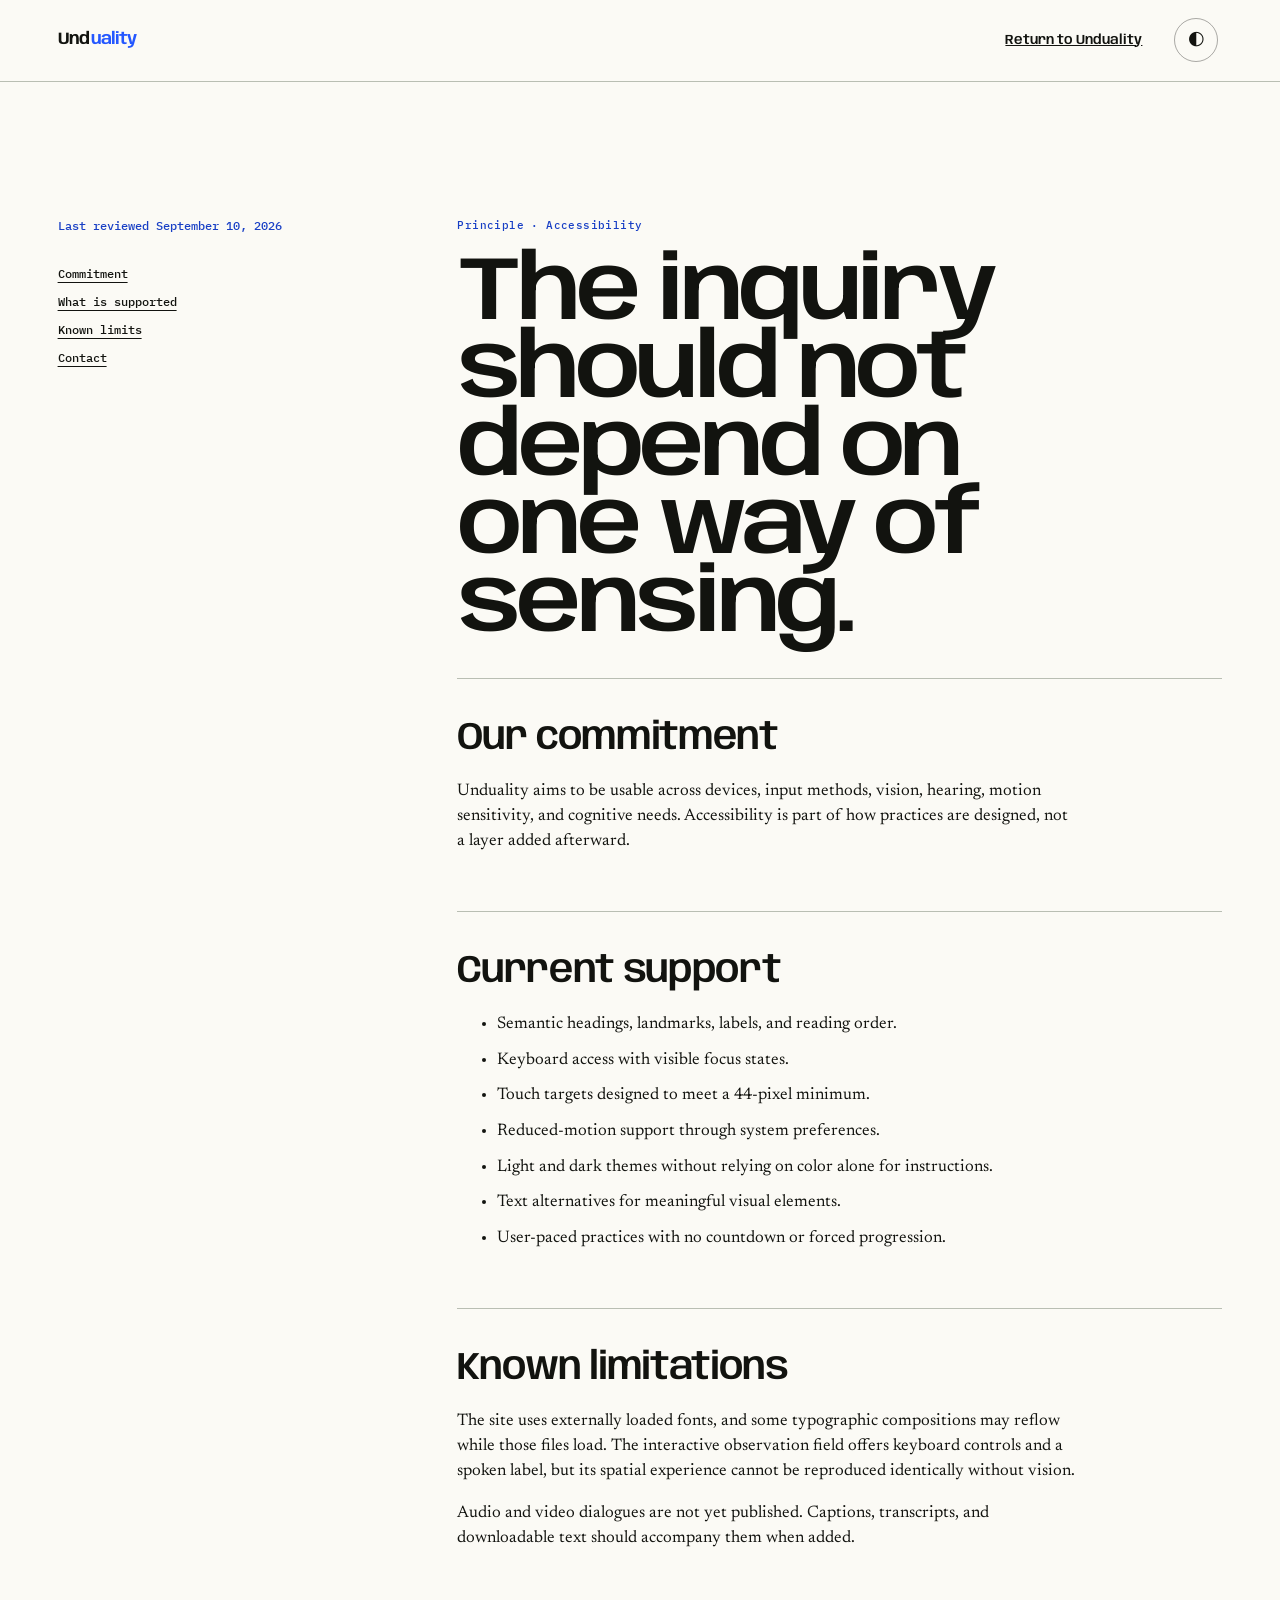
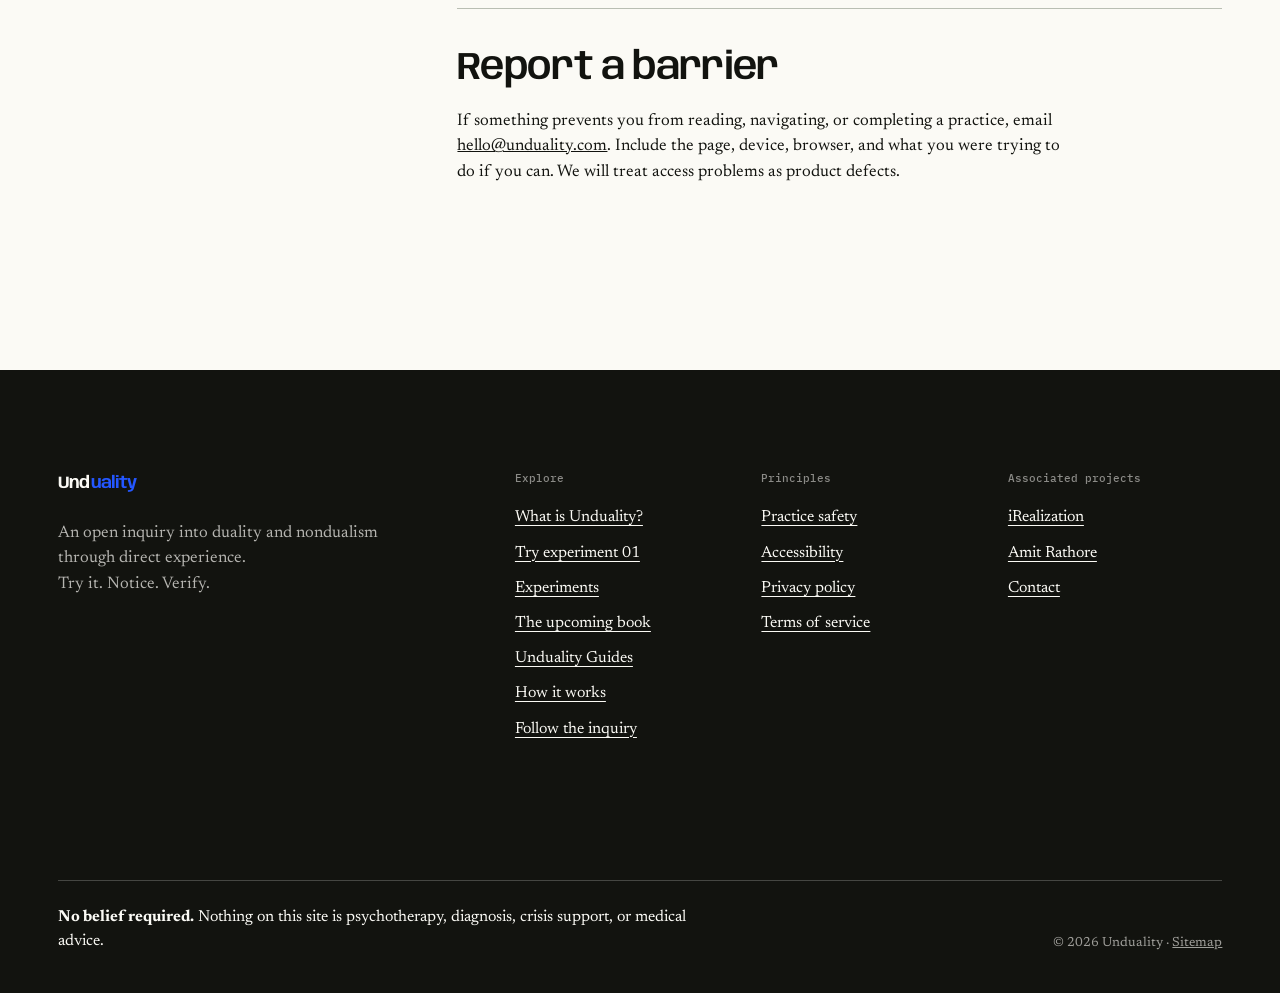
==== accessibility/index.html @ 65fa9d85 "feat: launch the Unduality open inquiry" ====
<!doctype html><html lang="en"><head><meta charset="utf-8"><meta name="viewport" content="width=device-width,initial-scale=1"><title>Accessibility · Unduality</title><meta name="description" content="The accessibility approach and known limitations of the Unduality open inquiry."><link rel="canonical" href="https://www.unduality.com/accessibility/"><link rel="icon" href="/assets/favicon.svg"><link rel="preconnect" href="https://fonts.googleapis.com"><link rel="preconnect" href="https://fonts.gstatic.com" crossorigin><link href="https://fonts.googleapis.com/css2?family=Anybody:wdth,wght@75..125,400..800&amp;family=IBM+Plex+Mono:wght@400;500&amp;family=Newsreader:opsz,wght@6..72,400;6..72,500&amp;display=swap" rel="stylesheet"><link rel="stylesheet" href="/styles.css"></head><body class="legal-page"><header class="site-header experiment-header"><a class="wordmark" href="/"><span>Und</span><span>uality</span></a><a class="back-link" href="/">Return to Unduality</a><button class="theme-toggle" type="button" data-theme-toggle aria-label="Switch color theme">◐</button></header><main class="legal-shell"><aside class="legal-aside"><p>Last reviewed September 10, 2026</p><nav><a href="#commitment">Commitment</a><a href="#support">What is supported</a><a href="#limits">Known limits</a><a href="#contact">Contact</a></nav></aside><article class="legal-content"><p class="section-code">Principle · Accessibility</p><h1>The inquiry should not depend on one way of sensing.</h1><section id="commitment"><h2>Our commitment</h2><p>Unduality aims to be usable across devices, input methods, vision, hearing, motion sensitivity, and cognitive needs. Accessibility is part of how practices are designed, not a layer added afterward.</p></section><section id="support"><h2>Current support</h2><ul><li>Semantic headings, landmarks, labels, and reading order.</li><li>Keyboard access with visible focus states.</li><li>Touch targets designed to meet a 44-pixel minimum.</li><li>Reduced-motion support through system preferences.</li><li>Light and dark themes without relying on color alone for instructions.</li><li>Text alternatives for meaningful visual elements.</li><li>User-paced practices with no countdown or forced progression.</li></ul></section><section id="limits"><h2>Known limitations</h2><p>The site uses externally loaded fonts, and some typographic compositions may reflow while those files load. The interactive observation field offers keyboard controls and a spoken label, but its spatial experience cannot be reproduced identically without vision.</p><p>Audio and video dialogues are not yet published. Captions, transcripts, and downloadable text should accompany them when added.</p></section><section id="contact"><h2>Report a barrier</h2><p>If something prevents you from reading, navigating, or completing a practice, email <a href="mailto:hello@unduality.com?subject=Accessibility%20feedback">hello@unduality.com</a>. Include the page, device, browser, and what you were trying to do if you can. We will treat access problems as product defects.</p></section></article></main>
<footer class="site-footer"><div class="footer-intro"><a class="wordmark footer-mark" href="/"><span>Und</span><span>uality</span></a><p>An open inquiry into duality and nondualism through direct experience.<br>Try it. Notice. Verify.</p></div><div class="footer-links"><div><h2>Explore</h2><a href="/#meaning">What is Unduality?</a><a href="/#practice">Try experiment 01</a><a href="/#experiments">Experiments</a><a href="/book/">The upcoming book</a><a href="/guides/">Unduality Guides</a><a href="/#method">How it works</a><a href="/#join">Follow the inquiry</a></div><div><h2>Principles</h2><a href="/safety/">Practice safety</a><a href="/accessibility/">Accessibility</a><a href="/privacy/">Privacy policy</a><a href="/terms/">Terms of service</a></div><div><h2>Associated projects</h2><a href="https://www.irealization.com/">iRealization</a><a href="https://amitrathore.com/">Amit Rathore</a><a href="mailto:hello@unduality.com">Contact</a></div></div><div class="footer-statement"><p><strong>No belief required.</strong> Nothing on this site is psychotherapy, diagnosis, crisis support, or medical advice.</p><p class="copyright">© <span data-year></span> Unduality · <a href="/sitemap.xml">Sitemap</a></p></div></footer><script src="/script.js" defer></script></body></html>
---- styles.css ----
:root {
  --ice: #eaf1ff;
  --paper: #fbfaf5;
  --ink: #12130f;
  --muted: #62655d;
  --rule: #b9beb3;
  --blue: #2457ff;
  --blue-deep: #183fc5;
  --coral: #f15b40;
  --yellow: #f1ca4b;
  --mint: #65cdb3;
  --lavender: #b6a8eb;
  --focus: #2457ff;
  --pad: clamp(1.25rem, 4.5vw, 4.75rem);
  --max: 96rem;
  --ease: cubic-bezier(.22, 1, .36, 1);
}

[data-theme="dark"] {
  --ice: #171c2c;
  --paper: #12130f;
  --ink: #f8f6ed;
  --muted: #b9bcb3;
  --rule: #44483f;
  --blue: #7895ff;
  --blue-deep: #a8bbff;
  --coral: #ff7a62;
  --yellow: #f4d76f;
  --mint: #7edcc4;
  --lavender: #c0b5f0;
  --focus: #f4d76f;
}

* { box-sizing: border-box; }
html { scroll-behavior: smooth; }
body {
  margin: 0;
  background: var(--paper);
  color: var(--ink);
  font-family: Newsreader, Georgia, serif;
  font-size: clamp(1.05rem, 1.25vw, 1.22rem);
  line-height: 1.5;
  text-rendering: optimizeLegibility;
  transition: background-color 180ms linear, color 180ms linear;
}
body::selection { background: var(--yellow); color: #12130f; }
a { color: inherit; }
button, input, textarea { font: inherit; }
button, a { -webkit-tap-highlight-color: transparent; }
:focus-visible { outline: 3px solid var(--focus); outline-offset: 4px; }
[hidden] { display: none !important; }
.visually-hidden { position: absolute; width: 1px; height: 1px; padding: 0; margin: -1px; overflow: hidden; clip: rect(0 0 0 0); white-space: nowrap; border: 0; }
.practice-open { overflow: hidden; }
.skip-link { position: fixed; z-index: 100; left: 1rem; top: -5rem; padding: .7rem 1rem; background: var(--ink); color: var(--paper); }
.skip-link:focus { top: 1rem; }

.site-header {
  position: absolute;
  z-index: 30;
  inset: 0 0 auto;
  display: grid;
  grid-template-columns: 1fr auto 3rem;
  align-items: center;
  gap: 2rem;
  padding: 1.15rem var(--pad);
  color: var(--ink);
}
.wordmark {
  display: inline-flex;
  width: max-content;
  align-items: baseline;
  font: 650 1.05rem/1 Anybody, sans-serif;
  letter-spacing: -.055em;
  text-decoration: none;
}
.wordmark span:last-child { transform: translateX(.13em); color: var(--blue); }
.site-header nav { display: flex; align-items: center; gap: clamp(1rem, 2.4vw, 2.6rem); color: #fff; font: 600 .84rem/1 Anybody, sans-serif; }
.site-header nav a { text-decoration: none; }
.site-header nav a:hover { color: var(--blue); }
.nav-lab { border-bottom: 2px solid currentColor; padding: .5rem 0; }
.theme-toggle {
  width: 44px;
  height: 44px;
  border: 1px solid color-mix(in srgb, var(--ink) 35%, transparent);
  border-radius: 50%;
  background: transparent;
  color: #fff;
  cursor: pointer;
  font-size: 1.2rem;
}

.hero {
  position: relative;
  min-height: 100svh;
  display: grid;
  grid-template-columns: minmax(0, 1.08fr) minmax(22rem, .92fr);
  overflow: hidden;
  background: var(--ice);
  border-bottom: 1px solid var(--rule);
}
.hero-copy {
  z-index: 2;
  display: flex;
  flex-direction: column;
  justify-content: center;
  padding: clamp(7.5rem, 13vh, 10rem) var(--pad) clamp(5rem, 8vh, 7rem);
}
.lab-status, .section-code, .lens-name, .experiment-meta, .scope-line, .practice-topline, .field-readout, .form-note, .loop-number {
  font: 500 .71rem/1.35 "IBM Plex Mono", monospace;
  letter-spacing: .035em;
}
.lab-status { display: flex; align-items: center; gap: .6rem; margin: 0 0 3rem; }
.status-light { width: .6rem; height: .6rem; border-radius: 50%; background: var(--mint); box-shadow: 0 0 0 .35rem color-mix(in srgb, var(--mint) 28%, transparent); }
.hero h1 {
  max-width: 10.8ch;
  margin: 0;
  font: 650 clamp(3.6rem, 5.75vw, 6.7rem)/.86 Anybody, sans-serif;
  font-variation-settings: "wdth" 111;
  letter-spacing: -.065em;
  text-wrap: balance;
  animation: hero-settle 900ms var(--ease) both;
}
@keyframes hero-settle {
  from { opacity: 0; font-variation-settings: "wdth" 125; }
  to { opacity: 1; font-variation-settings: "wdth" 111; }
}
.hero-intro { max-width: 39rem; margin: clamp(2rem, 4vh, 3.5rem) 0 0; font-size: clamp(1.3rem, 1.8vw, 1.65rem); line-height: 1.3; }
.plain-rule { margin: .85rem 0 1.8rem; font-style: italic; color: var(--blue-deep); }
.hero-actions { display: flex; flex-wrap: wrap; align-items: center; gap: 1.2rem 1.6rem; }
.action {
  min-height: 48px;
  display: inline-flex;
  align-items: center;
  justify-content: center;
  border: 1px solid currentColor;
  border-radius: 0;
  padding: .8rem 1.1rem;
  font: 500 .77rem/1 "IBM Plex Mono", monospace;
  text-decoration: none;
  cursor: pointer;
}
.action-dark { background: var(--ink); color: var(--paper); border-color: var(--ink); }
.action-dark:hover { background: var(--blue); border-color: var(--blue); color: #fff; }
.action-light { background: #fff; color: #12130f; border-color: #fff; }
.action-light:hover { background: var(--yellow); border-color: var(--yellow); }
.text-link { font: 500 .78rem/1.2 "IBM Plex Mono", monospace; text-underline-offset: .35rem; text-decoration-thickness: 1px; }
.text-link:hover { color: var(--blue); }

.observation-field {
  --dx: 0px;
  --dy: 0px;
  position: relative;
  min-height: 100%;
  overflow: hidden;
  background: var(--blue);
  color: #fff;
  cursor: crosshair;
  isolation: isolate;
}
.field-grid { position: absolute; inset: 0; opacity: .26; background-image: linear-gradient(to right, rgba(255,255,255,.5) 1px, transparent 1px), linear-gradient(to bottom, rgba(255,255,255,.5) 1px, transparent 1px); background-size: 11.111% 11.111%; }
.field-orbit, .field-point { position: absolute; left: 50%; top: 50%; border-radius: 50%; transform: translate3d(calc(-50% + var(--dx)), calc(-50% + var(--dy)), 0); transition: transform 80ms linear; will-change: transform; }
.field-orbit { mix-blend-mode: screen; }
.orbit-one { width: min(65vw, 58rem); aspect-ratio: 1; background: var(--coral); opacity: .82; }
.orbit-two { width: min(38vw, 33rem); aspect-ratio: 1; background: var(--yellow); transform: translate3d(calc(-30% + var(--dx)), calc(-63% + var(--dy)), 0); opacity: .9; }
.field-point { width: 1.45rem; height: 1.45rem; z-index: 4; background: #12130f; box-shadow: 0 0 0 .5rem rgba(255,255,255,.45); }
.field-label { position: absolute; z-index: 4; font: 500 clamp(1rem, 1.7vw, 1.7rem)/1 Anybody, sans-serif; }
.label-observer { left: 7%; top: 18%; }
.label-observed { right: 7%; bottom: 17%; }
.field-question { position: absolute; z-index: 4; left: 7%; bottom: 9%; margin: 0; font-size: clamp(1.2rem, 2.2vw, 2.4rem); line-height: 1.05; }
.field-readout { position: absolute; z-index: 4; right: 7%; top: 16%; margin: 0; }
.scope-line { position: absolute; z-index: 5; bottom: 1.25rem; left: var(--pad); margin: 0; }
.scroll-cue { position: absolute; z-index: 5; right: calc(var(--pad) + .4rem); bottom: 1rem; width: 46px; height: 46px; display: grid; place-items: center; border: 1px solid rgba(255,255,255,.7); border-radius: 50%; color: #fff; text-decoration: none; }

.section-pad { padding: clamp(5.5rem, 11vw, 11rem) var(--pad); }
.section-heading { max-width: var(--max); margin: 0 auto clamp(3rem, 8vw, 7.5rem); display: grid; grid-template-columns: repeat(12, minmax(0, 1fr)); column-gap: 1.5rem; align-items: start; }
.section-code { grid-column: 1 / 4; color: var(--blue-deep); margin: .45rem 0 0; }
.section-heading h2 {
  grid-column: 4 / 11;
  margin: 0;
  font: 620 clamp(3.3rem, 7.2vw, 8rem)/.88 Anybody, sans-serif;
  font-variation-settings: "wdth" 112;
  letter-spacing: -.06em;
}
.section-heading > p:last-child { grid-column: 10 / 13; margin: .55rem 0 0; }

.meaning { background: var(--paper); border-bottom: 1px solid var(--rule); }
.meaning > .section-code { max-width: var(--max); margin: 0 auto 2rem; }
.meaning-grid { max-width: var(--max); margin: auto; display: grid; grid-template-columns: repeat(3, 1fr); }
.meaning-grid article { min-height: 29rem; display: flex; flex-direction: column; padding: 1.4rem; border: 1px solid var(--rule); }
.meaning-grid article + article { border-left: 0; }
.meaning-grid article:nth-child(1) { background: var(--lavender); color: #12130f; }
.meaning-grid article:nth-child(2) { background: var(--mint); color: #12130f; }
.meaning-grid article:nth-child(3) { background: var(--yellow); color: #12130f; }
.meaning-number { font: 500 .72rem/1 "IBM Plex Mono", monospace; }
.meaning-grid h2 { margin: auto 0 1rem; font: 620 clamp(2.5rem, 4.5vw, 5rem)/.92 Anybody, sans-serif; letter-spacing: -.055em; }
.meaning-grid p { max-width: 29ch; margin: 0; font-size: clamp(1.15rem, 1.65vw, 1.5rem); line-height: 1.25; }
.meaning-rule { max-width: var(--max); margin: 1.4rem auto 0; padding-top: 1rem; border-top: 3px solid var(--blue); font: 500 .78rem/1.4 "IBM Plex Mono", monospace; }

.practice { background: var(--paper); }
.practice-console { max-width: var(--max); min-height: clamp(34rem, 66vw, 49rem); margin: auto; display: grid; grid-template-columns: minmax(16rem, .43fr) 1fr; background: var(--ink); color: var(--paper); overflow: hidden; }
.practice-color { position: relative; overflow: hidden; background: var(--coral); }
.practice-color span { position: absolute; border-radius: 50%; }
.practice-color span:nth-child(1) { width: 34rem; height: 34rem; background: var(--yellow); left: -17rem; top: -8rem; }
.practice-color span:nth-child(2) { width: 25rem; height: 25rem; background: var(--blue); right: -12rem; bottom: -5rem; mix-blend-mode: multiply; }
.practice-color span:nth-child(3) { width: .9rem; height: .9rem; background: #12130f; left: 55%; top: 48%; box-shadow: 0 0 0 .5rem rgba(255,255,255,.55); }
.practice-content { min-height: 100%; display: grid; grid-template-rows: auto 1fr auto; padding: clamp(1.5rem, 4vw, 4rem); }
.practice-topline { display: flex; justify-content: space-between; gap: 1rem; color: color-mix(in srgb, var(--paper) 70%, transparent); }
.practice-topline button, .quiet-button { min-width: 44px; min-height: 44px; border: 0; padding: .65rem .25rem; background: transparent; color: inherit; text-decoration: underline; text-underline-offset: .3rem; cursor: pointer; font: inherit; }
.practice-steps { align-self: center; max-width: 41rem; }
.practice-step { font-size: clamp(1.8rem, 3.4vw, 3.5rem); line-height: 1.08; }
.practice-step.is-active { animation: step-in 400ms var(--ease) both; }
@keyframes step-in { from { opacity: 0; transform: translateY(.7rem); } }
.practice-note { font-size: 1rem; color: color-mix(in srgb, var(--paper) 68%, transparent); }
.practice-bottom { display: flex; align-items: center; justify-content: space-between; gap: 2rem; }
.step-dots { display: flex; gap: .35rem; }
.step-dots i { display: block; width: 1.8rem; height: 3px; background: color-mix(in srgb, var(--paper) 25%, transparent); }
.step-dots i.is-active { background: var(--yellow); }
.safety-note { max-width: var(--max); margin: 1.2rem auto 0; display: grid; grid-template-columns: 1fr 3fr; gap: 1rem; padding: 1rem 0 0; border-top: 3px solid var(--coral); font-size: 1rem; }
.safety-note strong { font-family: Anybody, sans-serif; }
.safety-note p { max-width: 46rem; margin: 0; }

.manifesto { min-height: 88svh; display: grid; grid-template-rows: auto 1fr auto; align-items: center; background: var(--yellow); color: #12130f; }
.manifesto blockquote { max-width: 15ch; margin: clamp(3rem, 7vw, 7rem) auto; font: 580 clamp(3.2rem, 7.8vw, 8.7rem)/.9 Anybody, sans-serif; font-variation-settings: "wdth" 108; letter-spacing: -.065em; }
.manifesto-small, .manifesto-end { margin: 0; font: 500 .75rem/1.3 "IBM Plex Mono", monospace; }
.manifesto-end { justify-self: end; font-size: clamp(1rem, 1.7vw, 1.5rem); }

.method { background: var(--ice); }
.lab-loop { max-width: var(--max); margin: auto; list-style: none; padding: 0; display: grid; grid-template-columns: repeat(4, 1fr); }
.lab-loop li { position: relative; min-height: 27rem; display: flex; flex-direction: column; justify-content: space-between; padding: 1.2rem; border: 1px solid rgba(18,19,15,.38); color: #12130f; }
.lab-loop li + li { border-left: 0; }
.lab-loop h3 { margin: auto 0 .7rem; font: 580 clamp(2rem, 3vw, 3.4rem)/1 Anybody, sans-serif; letter-spacing: -.04em; }
.lab-loop p { margin: 0; font-size: 1rem; }
.loop-number { color: currentColor; }
.loop-mark { position: absolute; right: 1rem; top: .6rem; font: 500 clamp(3rem, 5vw, 5rem)/1 Anybody, sans-serif; }
.loop-question { background: var(--lavender); }
.loop-practice { background: var(--coral); }
.loop-observe { background: var(--mint); }
.loop-compare { background: var(--yellow); }

.experiments { background: var(--paper); }
.experiment-list { max-width: var(--max); margin: auto; border-top: 1px solid var(--rule); }
.experiment-row { min-height: 6.3rem; display: grid; grid-template-columns: 4rem minmax(0, 1fr) 10rem 2rem; gap: 1rem; align-items: center; border-bottom: 1px solid var(--rule); text-decoration: none; }
.experiment-number, .experiment-arrow { font: 500 .76rem/1 "IBM Plex Mono", monospace; }
.experiment-name { font-size: clamp(1.35rem, 2.5vw, 2.65rem); line-height: 1.05; }
.experiment-name small { display: block; margin-top: .55rem; color: var(--muted); font: 500 .68rem/1.2 "IBM Plex Mono", monospace; letter-spacing: .035em; text-transform: uppercase; }
.experiment-meta { color: var(--muted); }
.experiment-row.is-live { color: var(--blue-deep); }
.experiment-row.is-live:hover { background: var(--blue); color: #fff; margin-inline: calc(var(--pad) * -1); padding-inline: var(--pad); }
.experiment-row.is-live:hover .experiment-meta { color: #fff; }
.experiment-row.is-live:hover .experiment-name small { color: rgba(255,255,255,.78); }
.experiment-arrow { font-size: 1.2rem; }

.two-lenses { background: var(--ice); overflow: hidden; }
.lens-stage { max-width: var(--max); margin: auto; display: grid; grid-template-columns: 1fr 1fr; }
.lens { min-height: 34rem; padding: clamp(1.6rem, 4vw, 4rem); display: flex; flex-direction: column; justify-content: space-between; color: #12130f; }
.lens p { max-width: 26ch; margin: auto 0 0; font-size: clamp(1.6rem, 3.1vw, 3.1rem); line-height: 1.07; }
.psychology { background: var(--lavender); }
.experience { background: var(--mint); }
.test-this { grid-column: 1 / -1; display: grid; grid-template-columns: minmax(8rem, .4fr) 1fr; gap: 2rem; align-items: center; background: var(--paper); color: var(--ink); border: 2px solid var(--coral); border-top-width: .7rem; padding: 1.35rem clamp(1.4rem, 4vw, 4rem); }
.test-this strong { font: 600 1rem/1 Anybody, sans-serif; }
.test-this span { font-size: clamp(1rem, 1.4vw, 1.25rem); }

.not-this { display: grid; grid-template-columns: .8fr 1.2fr; min-height: 80svh; padding-block: 0; background: var(--paper); }
.boundary-visual { display: grid; place-items: center; background: var(--coral); color: #12130f; overflow: hidden; }
.boundary-visual span { font: 700 min(52vw, 40rem)/.75 Anybody, sans-serif; }
.boundary-copy { align-self: center; padding: clamp(4rem, 8vw, 8rem); }
.boundary-copy h2 { max-width: 12ch; margin: 1.5rem 0 2rem; font: 600 clamp(3rem, 6vw, 6.7rem)/.9 Anybody, sans-serif; letter-spacing: -.055em; }
.boundary-copy p { max-width: 40rem; }

.project { max-width: var(--max); margin: auto; display: grid; grid-template-columns: 1.25fr .75fr; gap: clamp(3rem, 8vw, 9rem); }
.project h2 { max-width: 12ch; margin: 1.5rem 0 0; font: 600 clamp(3.3rem, 6.8vw, 7.2rem)/.9 Anybody, sans-serif; letter-spacing: -.06em; }
.project-copy { align-self: end; max-width: 34rem; }
.large-line { margin-top: 3rem; font: 620 clamp(2.3rem, 4vw, 4.5rem)/1 Anybody, sans-serif; color: var(--blue-deep); }

.sessions { max-width: var(--max); margin: auto; display: grid; grid-template-columns: .8fr 1.2fr; gap: clamp(3rem, 8vw, 9rem); }
.sessions-field { position: relative; min-height: 42rem; overflow: hidden; background: var(--mint); color: #12130f; }
.sessions-field span { position: absolute; width: 34rem; aspect-ratio: 1; border-radius: 50%; background: var(--yellow); left: -10rem; top: -8rem; }
.sessions-field span + span { width: 24rem; background: var(--blue); left: auto; right: -8rem; top: auto; bottom: -7rem; mix-blend-mode: multiply; }
.sessions-field strong { position: absolute; inset: 0; display: grid; place-items: center; font: 650 min(30vw, 22rem)/1 Anybody, sans-serif; }
.sessions-copy { align-self: center; }
.sessions-copy h2 { max-width: 12ch; margin: 1.5rem 0 2rem; font: 620 clamp(3.2rem, 6vw, 6.5rem)/.9 Anybody, sans-serif; letter-spacing: -.06em; }
.sessions-copy > p { max-width: 42rem; }
.sessions-boundary { max-width: 42rem; margin: 2.5rem 0; padding: 1.2rem 0; border-block: 3px solid var(--coral); }
.sessions-boundary strong { font: 600 1rem/1 Anybody, sans-serif; }
.sessions-boundary p { margin: .7rem 0 0; font-size: 1rem; }

.join { position: relative; min-height: 86svh; display: grid; place-items: center; overflow: hidden; background: var(--blue); color: #fff; }
.join-orbit { position: absolute; inset: 0; pointer-events: none; }
.join-orbit span { position: absolute; border-radius: 50%; }
.join-orbit span:first-child { width: min(58vw, 52rem); aspect-ratio: 1; background: var(--coral); left: -18%; top: -28%; mix-blend-mode: screen; }
.join-orbit span:last-child { width: min(42vw, 38rem); aspect-ratio: 1; background: var(--yellow); right: -8%; bottom: -32%; mix-blend-mode: screen; }
.join-copy { position: relative; z-index: 2; width: min(100%, 66rem); }
.join h2 { margin: 1.5rem 0; font: 630 clamp(4rem, 10vw, 10rem)/.82 Anybody, sans-serif; font-variation-settings: "wdth" 112; letter-spacing: -.065em; }
.join-copy > p { max-width: 36rem; font-size: clamp(1.3rem, 2vw, 1.8rem); }
.join-form { margin-top: 4rem; }
.join-form label { display: block; font: 500 .72rem/1.3 "IBM Plex Mono", monospace; margin-bottom: .55rem; }
.email-row { display: flex; max-width: 48rem; border-bottom: 2px solid #fff; }
.email-row input { min-width: 0; flex: 1; border: 0; background: transparent; color: #fff; padding: .8rem 0; outline: 0; }
.email-row input:focus-visible { outline: 3px solid var(--focus); outline-offset: 4px; }
.email-row input::placeholder { color: rgba(255,255,255,.65); }
.email-row .action { margin-bottom: .45rem; background: #fff; color: #12130f; border-color: #fff; }
.form-note { color: rgba(255,255,255,.72); }

.site-footer { display: grid; grid-template-columns: minmax(12rem,.8fr) minmax(32rem,1.5fr); gap: 5rem; align-items: start; padding: clamp(4rem,8vw,8rem) var(--pad) 2.5rem; background: var(--ink); color: var(--paper); }
.site-footer p { margin: 0; }
.footer-mark { color: var(--paper); }
.footer-intro p { margin-top:1.5rem; color:color-mix(in srgb,var(--paper) 70%,transparent); }
.footer-links { display:grid; grid-template-columns:repeat(3,1fr); gap:2rem; }
.footer-links h2 { margin:0 0 1.25rem; color:color-mix(in srgb,var(--paper) 52%,transparent); font:500 .7rem/1.2 "IBM Plex Mono",monospace; }
.footer-links a { display:block; width:max-content; max-width:100%; margin:.7rem 0; font-size:1rem; text-underline-offset:.25rem; }
.footer-links a:hover { color:var(--yellow); }
.footer-statement { grid-column:1 / -1; display:flex; justify-content:space-between; gap:2rem; align-items:end; margin-top:3rem; padding-top:1.5rem; border-top:1px solid color-mix(in srgb,var(--paper) 22%,transparent); }
.footer-statement > p:first-child { max-width:42rem; font-size:1rem; }
.copyright { color: color-mix(in srgb, var(--paper) 60%, transparent); font-size: .82rem; white-space:nowrap; }

/* Experiment page */
.experiment-page { background: var(--ice); }
.experiment-header { position: relative; border-bottom: 1px solid var(--rule); }
.experiment-header .theme-toggle { color:var(--ink); }
.back-link { justify-self: center; font: 600 .84rem/1 Anybody, sans-serif; }
.experiment-intro { min-height: calc(100svh - 4.5rem); display: grid; grid-template-columns: 1.25fr .75fr; gap: clamp(3rem, 8vw, 10rem); align-items: center; }
.experiment-intro h1 { max-width: 9ch; margin: 1.5rem 0 0; font: 640 clamp(4rem, 9.5vw, 10rem)/.84 Anybody, sans-serif; font-variation-settings: "wdth" 113; letter-spacing: -.065em; }
.experiment-brief { max-width: 34rem; align-self: end; padding-bottom: 4rem; }
.experiment-brief > p { font-size: clamp(1.3rem, 2vw, 1.8rem); }
.experiment-safety { border-top: 3px solid var(--coral); margin: 2rem 0; padding-top: 1rem; font-size: 1rem; }
.experiment-safety p { margin: .4rem 0 0; }
.full-practice { position: fixed; z-index: 80; inset: 0; display: grid; grid-template-rows: auto 1fr auto; padding: 1.25rem var(--pad) 2rem; background: var(--blue); color: #fff; }
.full-practice::before, .full-practice::after { content:""; position:absolute; border-radius:50%; pointer-events:none; mix-blend-mode:screen; }
.full-practice::before { width: min(55vw, 45rem); aspect-ratio:1; background:var(--coral); left:-18%; top:-32%; }
.full-practice::after { width: min(42vw, 34rem); aspect-ratio:1; background:var(--yellow); right:-14%; bottom:-33%; }
.full-progress, .full-controls { position: relative; z-index: 2; display: flex; justify-content: space-between; align-items: center; gap: 1rem; font: 500 .73rem/1.3 "IBM Plex Mono", monospace; }
.full-progress button { min-width: 44px; min-height: 44px; border: 0; padding: .65rem .25rem; background: transparent; color: #fff; text-decoration: underline; text-underline-offset: .3rem; cursor: pointer; }
.full-step-area { position:relative; z-index:2; display:grid; place-items:center; }
.full-step { max-width: 18ch; font-size: clamp(2.5rem, 6.3vw, 6.5rem); line-height: .98; text-align:center; }
.full-step.is-active { animation: step-in 400ms var(--ease) both; }
.full-step .practice-note { color: rgba(255,255,255,.75); font-size: 1rem; line-height:1.4; max-width:35rem; margin:2rem auto 0; }
.full-controls { justify-content: center; flex-wrap: wrap; }
.full-controls .quiet-button { color:#fff; }
.observation-log { min-height:100svh; max-width:var(--max); margin:auto; }
.observation-log h2 { max-width:12ch; font:620 clamp(3.5rem,7vw,7.5rem)/.88 Anybody,sans-serif; letter-spacing:-.06em; }
.observation-log form { max-width:50rem; }
.observation-log fieldset { border:1px solid var(--rule); padding:1.5rem; margin:0 0 2rem; }
.observation-log fieldset label { display:block; margin:.8rem 0; }
.observation-log > form > label { display:block; margin:0 0 .5rem; }
.observation-log textarea { width:100%; resize:vertical; border:1px solid var(--rule); background:var(--paper); color:var(--ink); padding:1rem; margin-bottom:1.2rem; }
.what-next { max-width:38rem; margin:5rem 0 0 auto; padding-top:1rem; border-top:3px solid var(--coral); }
.what-next h3 { font:600 1.5rem/1 Anybody,sans-serif; }

/* Book page */
.book-page { background: var(--paper); }
.book-hero { min-height: 92svh; display: grid; grid-template-columns: 1.1fr .9fr; gap: clamp(3rem, 8vw, 10rem); align-items: end; background: var(--ice); }
.book-hero h1 { max-width: 8ch; margin: 1.5rem 0 0; font: 650 clamp(4.5rem, 10vw, 10.5rem)/.82 Anybody, sans-serif; font-variation-settings: "wdth" 112; letter-spacing: -.07em; }
.book-subtitle { max-width: 14ch; margin: 0 0 1.5rem; font: 600 clamp(2.2rem, 4vw, 4rem)/.96 Anybody, sans-serif; letter-spacing: -.045em; }
.book-byline { margin: 0 0 1.5rem; padding: 1rem 0; border-block: 1px solid var(--rule); font-size: clamp(1.05rem, 1.35vw, 1.25rem); line-height: 1.35; }
.book-byline strong { font-family: Anybody, sans-serif; font-weight: 620; }
.book-deck { max-width: 36rem; font-size: clamp(1.25rem, 1.8vw, 1.65rem); line-height: 1.3; }
.book-status { display: inline-block; margin-top: 2rem; padding: .65rem .85rem; background: var(--yellow); color: #12130f; font: 500 .72rem/1 "IBM Plex Mono", monospace; }
.book-authors { background: var(--paper); }
.authors-intro { display: grid; grid-template-columns: .35fr 1.65fr; gap: clamp(3rem, 8vw, 10rem); align-items: start; }
.authors-intro h2 { max-width: 17ch; margin: 0; font: 620 clamp(3.2rem, 6.5vw, 7rem)/.88 Anybody, sans-serif; letter-spacing: -.06em; }
.author-dialogue { display: grid; grid-template-columns: minmax(0, 1fr) clamp(4.5rem, 8vw, 8rem) minmax(0, 1fr); color: #12130f; }
.author-profile { min-width: 0; padding: clamp(3rem, 6vw, 7rem) var(--pad); }
.author-psychologist { background: var(--lavender); }
.author-amit { background: var(--mint); }
.author-perspective { margin: 0 0 clamp(4rem, 8vw, 8rem); font: 500 .72rem/1.35 "IBM Plex Mono", monospace; }
.author-profile h3 { margin: 0 0 2.5rem; font: 650 clamp(3rem, 5.2vw, 7rem)/.8 Anybody, sans-serif; font-variation-settings: "wdth" 110; letter-spacing: -.065em; }
.author-profile > p:not(.author-perspective) { max-width: 34rem; font-size: clamp(1.15rem, 1.55vw, 1.45rem); line-height: 1.4; }
.author-question { position: relative; display: grid; place-items: center; overflow: hidden; background: var(--blue); color: #fff; }
.author-question span { width: 32rem; font: 500 .72rem/1 "IBM Plex Mono", monospace; letter-spacing: .02em; text-align: center; transform: rotate(-90deg); }
.author-links { display: flex; flex-wrap: wrap; gap: .75rem 1.5rem; margin-top: 2.5rem; font-family: Anybody, sans-serif; font-weight: 600; }
.author-links a { text-underline-offset: .3rem; text-decoration-thickness: 2px; }
.book-premise { display: grid; grid-template-columns: .75fr 1.25fr; gap: clamp(3rem, 8vw, 10rem); }
.book-premise h2 { max-width: 11ch; margin: 1.5rem 0 0; font: 620 clamp(3.3rem, 7vw, 7.5rem)/.88 Anybody, sans-serif; letter-spacing: -.06em; }
.book-premise-copy { align-self: end; max-width: 42rem; font-size: clamp(1.2rem, 1.8vw, 1.6rem); }
.book-premise-copy blockquote { margin: 2.5rem 0 0; padding-left: 1.5rem; border-left: 5px solid var(--blue); font-style: italic; }
.outline { background: var(--ice); }
.outline-intro { max-width: var(--max); margin: 0 auto clamp(4rem, 8vw, 7rem); display: grid; grid-template-columns: .65fr 1.35fr; gap: 3rem; }
.outline-intro h2 { max-width: 10ch; margin: 1rem 0 0; font: 620 clamp(3.5rem, 7vw, 7.5rem)/.87 Anybody, sans-serif; letter-spacing: -.06em; }
.book-part { max-width: var(--max); margin: 0 auto 6rem; }
.part-header { display: grid; grid-template-columns: 8rem 1fr; gap: 1rem; align-items: baseline; padding: 1.2rem; color: #12130f; border: 1px solid rgba(18,19,15,.35); }
.book-part:nth-of-type(2) .part-header { background: var(--lavender); }
.book-part:nth-of-type(3) .part-header { background: var(--mint); }
.book-part:nth-of-type(4) .part-header { background: var(--coral); }
.book-part:nth-of-type(5) .part-header { background: var(--yellow); }
.part-header span { font: 500 .72rem/1 "IBM Plex Mono", monospace; }
.part-header h3 { margin: 0; font: 620 clamp(2rem, 4vw, 4rem)/1 Anybody, sans-serif; letter-spacing: -.045em; }
.chapter-list { list-style: none; margin: 0; padding: 0; border-inline: 1px solid var(--rule); }
.chapter-list li { display: grid; grid-template-columns: 5rem minmax(13rem,.55fr) 1fr; gap: 1.5rem; padding: 1.6rem 1.2rem; border-bottom: 1px solid var(--rule); }
.chapter-number { font: 500 .72rem/1.4 "IBM Plex Mono", monospace; color: var(--blue-deep); }
.chapter-list h4 { margin: 0; font: 600 clamp(1.35rem, 2vw, 2rem)/1.05 Anybody, sans-serif; letter-spacing: -.03em; }
.chapter-list p { max-width: 55ch; margin: 0; }
.book-cta { background: var(--blue); color: #fff; }
.book-cta-inner { max-width: var(--max); margin: auto; }
.book-cta h2 { max-width: 10ch; margin: 1.5rem 0 2rem; font: 620 clamp(4rem, 9vw, 9rem)/.84 Anybody, sans-serif; letter-spacing: -.065em; }
.book-cta p { max-width: 38rem; font-size: clamp(1.25rem, 2vw, 1.7rem); }

/* Guides page */
.guides-page { background: var(--paper); }
.guides-hero { min-height: 92svh; display: grid; grid-template-columns: 1.05fr .95fr; gap: clamp(3rem, 8vw, 10rem); align-items: end; background: var(--mint); color: #12130f; }
.guides-hero h1 { max-width: 8ch; margin: 1.5rem 0 0; font: 650 clamp(4.5rem, 10vw, 10rem)/.82 Anybody, sans-serif; font-variation-settings: "wdth" 112; letter-spacing: -.07em; }
.guides-hero-copy { max-width: 38rem; }
.guides-hero-copy > p { font-size: clamp(1.3rem, 2vw, 1.8rem); line-height: 1.28; }
.guides-definition { display: grid; grid-template-columns: .8fr 1.2fr; gap: clamp(3rem, 8vw, 10rem); }
.guides-definition h2 { max-width: 10ch; margin: 1.5rem 0 0; font: 620 clamp(3.4rem, 7vw, 7.5rem)/.88 Anybody, sans-serif; letter-spacing: -.06em; }
.guides-definition-copy { align-self: end; max-width: 43rem; font-size: clamp(1.2rem, 1.8vw, 1.6rem); }
.guides-definition-copy blockquote { margin: 2.5rem 0 0; padding-left: 1.5rem; border-left: 5px solid var(--blue); font-style: italic; }
.guide-principles { background: var(--ice); }
.principle-list { max-width: var(--max); margin: auto; border-top: 1px solid var(--rule); }
.principle-list article { min-height: 12rem; display: grid; grid-template-columns: 5rem minmax(15rem,.6fr) 1fr; gap: 2rem; align-items: center; padding: 1.5rem 0; border-bottom: 1px solid var(--rule); }
.principle-list span { font: 500 .72rem/1 "IBM Plex Mono", monospace; color: var(--blue-deep); }
.principle-list h3 { margin: 0; font: 620 clamp(1.8rem, 3vw, 3rem)/1 Anybody, sans-serif; letter-spacing: -.04em; }
.principle-list p { max-width: 50ch; margin: 0; }
.guided-session { display: grid; grid-template-columns: 1fr 1fr; }
.guided-session-copy { padding: clamp(4rem, 8vw, 8rem) var(--pad); background: var(--blue); color: #fff; }
.guided-session-copy h2 { max-width: 10ch; margin: 1.5rem 0 2rem; font: 620 clamp(3.5rem, 7vw, 7rem)/.87 Anybody, sans-serif; letter-spacing: -.06em; }
.guided-session-copy p { max-width: 36rem; }
.guided-session-questions { margin: 0; padding: clamp(4rem, 8vw, 8rem) var(--pad); list-style: none; background: var(--yellow); color: #12130f; }
.guided-session-questions li { padding: 1.2rem 0; border-bottom: 1px solid rgba(18,19,15,.35); font-size: clamp(1.25rem, 2vw, 1.8rem); }
.guides-boundary { background: var(--coral); color: #12130f; }
.guides-boundary-inner { max-width: var(--max); margin: auto; display: grid; grid-template-columns: .8fr 1.2fr; gap: clamp(3rem, 8vw, 10rem); }
.guides-boundary h2 { max-width: 9ch; margin: 1.5rem 0 0; font: 620 clamp(3.5rem, 7vw, 7.5rem)/.87 Anybody, sans-serif; letter-spacing: -.06em; }
.guides-boundary-copy { align-self: end; max-width: 43rem; }
.guides-boundary-copy li { margin: .8rem 0; }

/* Legal, safety, and accessibility pages */
.legal-page { background:var(--paper); }
.legal-shell { max-width:var(--max); margin:auto; display:grid; grid-template-columns:minmax(12rem,.28fr) minmax(0,.72fr); gap:clamp(3rem,8vw,10rem); padding:clamp(5rem,10vw,10rem) var(--pad); }
.legal-aside { position:sticky; top:2rem; align-self:start; padding-top:.5rem; font:500 .72rem/1.4 "IBM Plex Mono",monospace; }
.legal-aside > p { margin:0 0 2rem; color:var(--blue-deep); }
.legal-aside nav a { display:block; width:max-content; max-width:100%; margin:.75rem 0; text-underline-offset:.25rem; }
.legal-content { max-width:52rem; }
.legal-content > h1 { max-width:11ch; margin:1.5rem 0 2rem; font:620 clamp(3.5rem,7vw,7.5rem)/.87 Anybody,sans-serif; font-variation-settings:"wdth" 112; letter-spacing:-.06em; }
.legal-lead { max-width:38rem; margin-bottom:clamp(4rem,8vw,7rem); font-size:clamp(1.35rem,2.1vw,1.9rem); line-height:1.28; }
.legal-content section { scroll-margin-top:2rem; padding:2.5rem 0; border-top:1px solid var(--rule); }
.legal-content section h2 { margin:0 0 1.3rem; font:600 clamp(1.8rem,3vw,2.7rem)/1.02 Anybody,sans-serif; letter-spacing:-.035em; }
.legal-content section h3 { margin:2rem 0 .5rem; font:600 1.15rem/1.2 Anybody,sans-serif; }
.legal-content section p { max-width:69ch; }
.legal-content li { margin:.65rem 0; }
.legal-content .plain-privacy { margin-bottom:3rem; padding:2rem; border:0; background:var(--mint); color:#12130f; }
.legal-content .plain-privacy h2 { font-size:clamp(2rem,4vw,3.5rem); }
.legal-review { margin-top:4rem; padding:1.5rem; border:2px solid var(--coral); box-shadow:.5rem .5rem 0 var(--coral); }
.legal-review strong { font:600 1.1rem/1 Anybody,sans-serif; }
.legal-review p { margin:.7rem 0 0; }

@media (max-width: 980px) {
  .site-header { grid-template-columns: 1fr auto; gap: 1rem; }
  .site-header nav { display: none; }
  .theme-toggle { color: var(--ink); }
  .hero { width:100%; max-width:100vw; grid-template-columns: minmax(0, 1fr); }
  .hero-copy { min-height: 89svh; }
  .observation-field { min-height: 65svh; }
  .scope-line { bottom: calc(65svh + 1.25rem); }
  .section-heading { grid-template-columns: repeat(6, 1fr); }
  .section-code { grid-column: 1 / 3; }
  .section-heading h2 { grid-column: 2 / 7; margin-top: 2.2rem; }
  .section-heading > p:last-child { grid-column: 4 / 7; margin-top: 2rem; }
  .lab-loop { grid-template-columns: 1fr 1fr; }
  .lab-loop li:nth-child(3) { border-left: 1px solid rgba(18,19,15,.38); }
  .lab-loop li:nth-child(n+3) { border-top: 0; }
  .project { grid-template-columns: 1fr; }
  .project-copy { margin-left: auto; }
  .sessions { grid-template-columns: 1fr; }
  .sessions-field { min-height: 25rem; }
  .book-hero, .book-premise, .authors-intro { grid-template-columns: 1fr; }
  .author-dialogue { grid-template-columns: minmax(0, 1fr) 4.5rem minmax(0, 1fr); }
  .outline-intro { grid-template-columns: 1fr; }
  .guides-hero, .guides-definition, .guides-boundary-inner { width:100%; max-width:100vw; grid-template-columns: minmax(0, 1fr); }
  .guides-hero > *, .guides-definition > *, .guides-boundary-inner > * { min-width:0; }
}

@media (max-width: 700px) {
  :root { --pad: 1.25rem; }
  .site-header { padding-top: .85rem; }
  .hero-copy { width:100vw; max-width:100vw; min-width:0; justify-content:flex-start; padding-top:7.2rem; min-height:100svh; }
  .hero h1 { width: 100%; max-width: 100%; font-size: clamp(2.65rem, 10.7vw, 4.5rem); font-variation-settings: "wdth" 104; overflow-wrap: normal; text-wrap: pretty; animation:none; }
  .lab-status { margin-bottom: 2.2rem; }
  .scope-line { position: static; padding: 1rem var(--pad); background: var(--paper); }
  .scroll-cue { display:none; }
  .observation-field { min-height: 88vw; }
  .orbit-one { width: 125vw; }
  .orbit-two { width: 76vw; }
  .field-question { font-size:1.25rem; }
  .section-heading { display: block; }
  .section-heading h2 { margin-top: 1.7rem; font-size: clamp(3.2rem, 15vw, 6rem); }
  .section-heading > p:last-child { max-width: 26rem; margin-top: 1.5rem; }
  .meaning-grid { grid-template-columns: 1fr; }
  .meaning-grid article { min-height: 20rem; }
  .meaning-grid article + article { border-left: 1px solid var(--rule); border-top: 0; }
  .practice-console { display: block; min-height: 42rem; }
  .practice-color { height: 10rem; }
  .practice-content { min-height: 32rem; padding: 1.3rem; }
  .practice-step { font-size:clamp(1.8rem,8.2vw,2.8rem); }
  .safety-note { grid-template-columns: 1fr; }
  .manifesto { min-height:80svh; }
  .manifesto blockquote { margin-left:0; font-size:clamp(3rem,14.5vw,5.8rem); }
  .lab-loop { grid-template-columns:1fr; }
  .lab-loop li { min-height:19rem; }
  .lab-loop li + li { border-left:1px solid rgba(18,19,15,.38); border-top:0; }
  .experiment-row { grid-template-columns:2.25rem 1fr auto; min-height:6.8rem; }
  .experiment-meta { grid-column:2; }
  .experiment-arrow { grid-column:3; grid-row:1/3; }
  .lens-stage { display:block; }
  .lens { min-height:26rem; }
  .test-this { display:grid; grid-template-columns:1fr; gap:.65rem; }
  .not-this { grid-template-columns:1fr; padding-inline:0; }
  .boundary-visual { min-height:52vw; }
  .boundary-visual span { font-size:70vw; }
  .boundary-copy { padding:4rem var(--pad); }
  .project { padding-inline:var(--pad); }
  .sessions { padding-inline:var(--pad); }
  .sessions-field { min-height:70vw; }
  .sessions-field strong { font-size:45vw; }
  .book-hero { padding-top:7rem; }
  .book-hero h1 { font-size:clamp(3.8rem,16vw,6rem); }
  .authors-intro h2 { font-size:clamp(3.1rem,14vw,5.8rem); }
  .author-dialogue { grid-template-columns: 1fr; }
  .author-profile { padding-block:4rem; }
  .author-perspective { margin-bottom:4rem; }
  .author-profile h3 { font-size:clamp(2.8rem,12.5vw,3.5rem); }
  .author-question { min-height:4.5rem; }
  .author-question span { width:auto; transform:none; }
  .book-premise { padding-inline:var(--pad); }
  .chapter-list li { grid-template-columns:2.5rem 1fr; gap:.8rem; }
  .chapter-list p { grid-column:2; }
  .part-header { grid-template-columns:1fr; }
  .guides-hero { padding-top:7rem; }
  .guides-hero > div, .guides-hero-copy { width:calc(100vw - 2.5rem); max-width:calc(100vw - 2.5rem); }
  .guides-hero h1 { width:100%; max-width:100%; font-size:clamp(2.8rem,12vw,3.3rem); line-height:.9; text-wrap:wrap; overflow-wrap:anywhere; }
  .guides-definition { padding-inline:var(--pad); }
  .principle-list article { grid-template-columns:2.5rem 1fr; gap:.8rem; }
  .principle-list p { grid-column:2; }
  .guided-session { grid-template-columns:1fr; }
  .join { min-height:90svh; }
  .join-orbit span:first-child { width:100vw; }
  .join-orbit span:last-child { width:85vw; }
  .email-row { display:block; border-bottom:0; }
  .email-row input { width:100%; border-bottom:2px solid #fff; margin-bottom:1rem; }
  .site-footer { grid-template-columns:1fr; }
  .footer-links { grid-template-columns:1fr 1fr; }
  .footer-statement { grid-column:1; display:block; }
  .footer-statement .copyright { margin-top:2rem; white-space:normal; }
  .experiment-intro { grid-template-columns:1fr; padding-top:5rem; }
  .experiment-brief { padding-bottom:0; }
  .experiment-intro h1 { font-size:clamp(3.8rem,17vw,6.7rem); }
  .experiment-header .back-link { display:none; }
  .full-step { font-size:clamp(2.5rem,11vw,4.5rem); }
  .legal-shell { grid-template-columns:1fr; padding-top:4rem; }
  .legal-aside { position:static; }
  .legal-aside nav { display:none; }
  .legal-content > h1 { font-size:clamp(3.3rem,15vw,6rem); }
}

@media (max-width: 440px) {
  .footer-links { grid-template-columns:1fr; }
}

@media (prefers-reduced-motion: reduce) {
  html { scroll-behavior:auto; }
  *, *::before, *::after { animation-duration:.001ms !important; animation-iteration-count:1 !important; transition-duration:.001ms !important; }
}
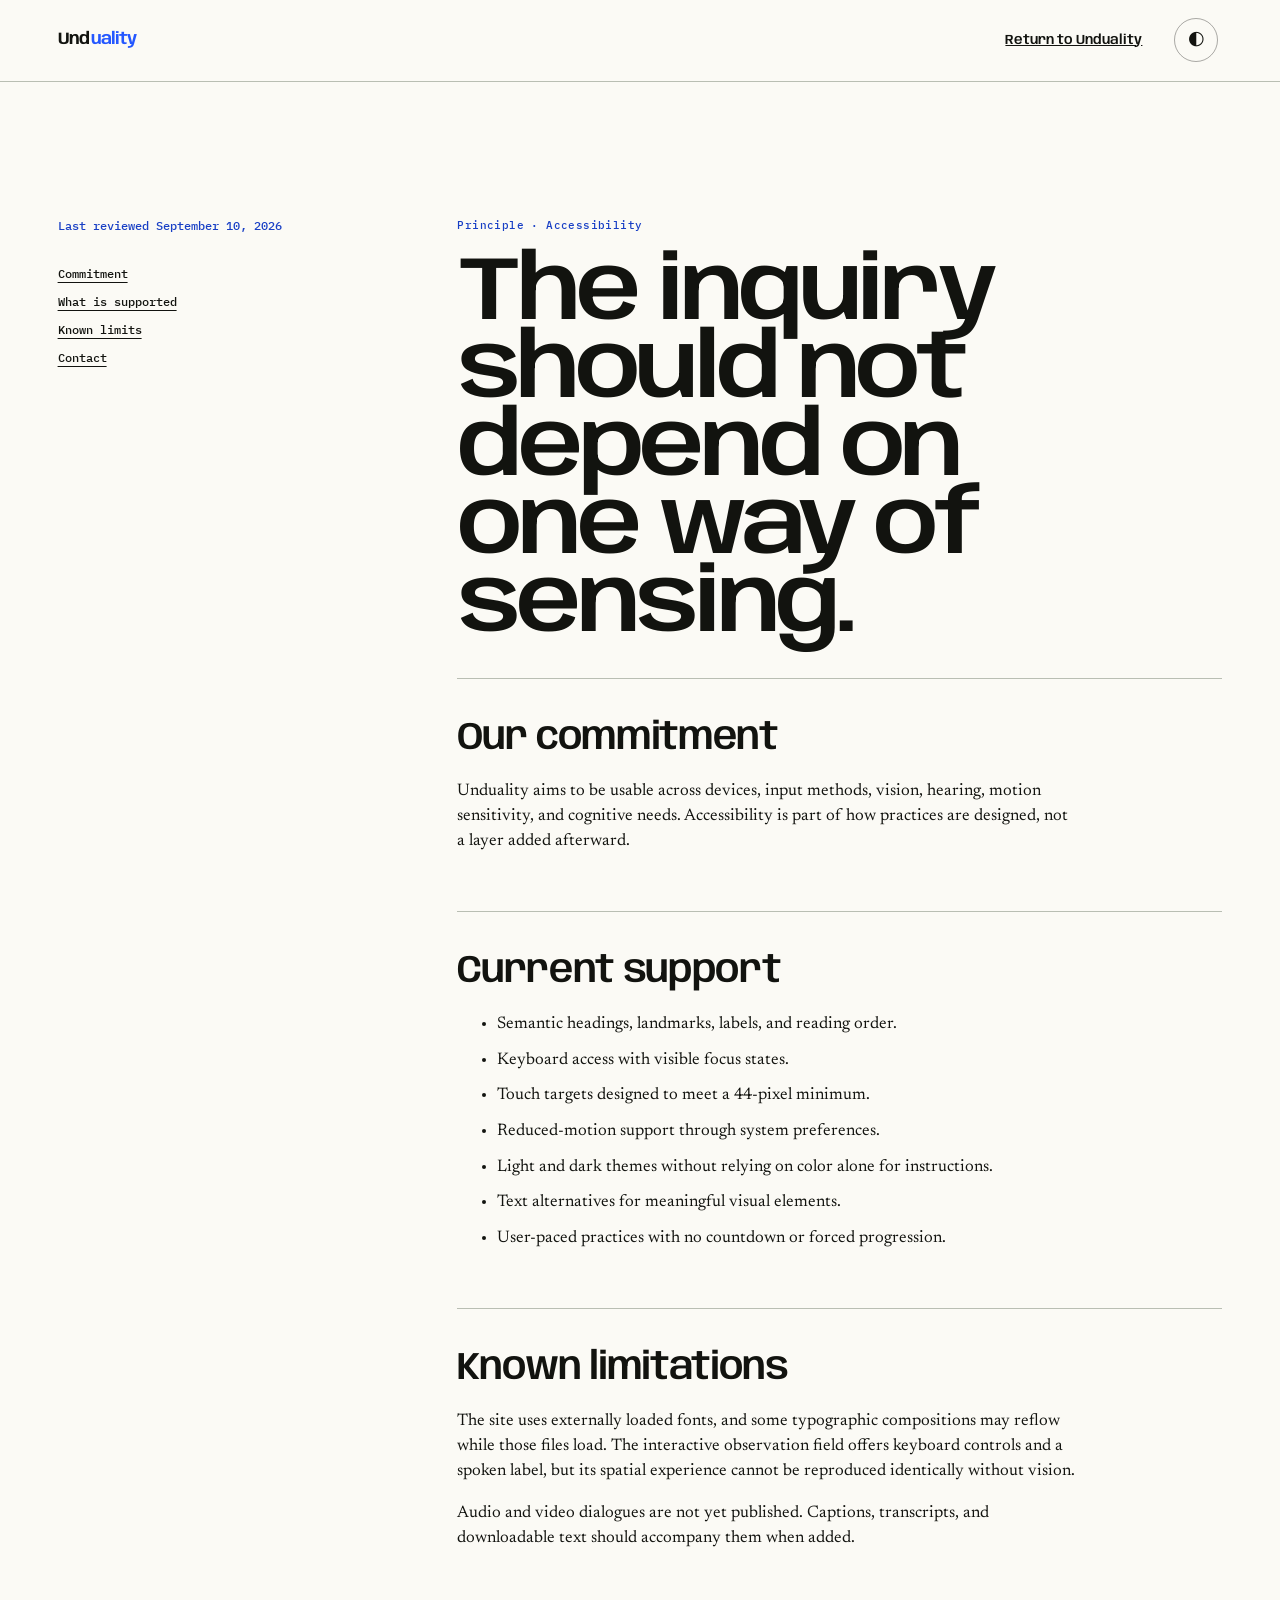
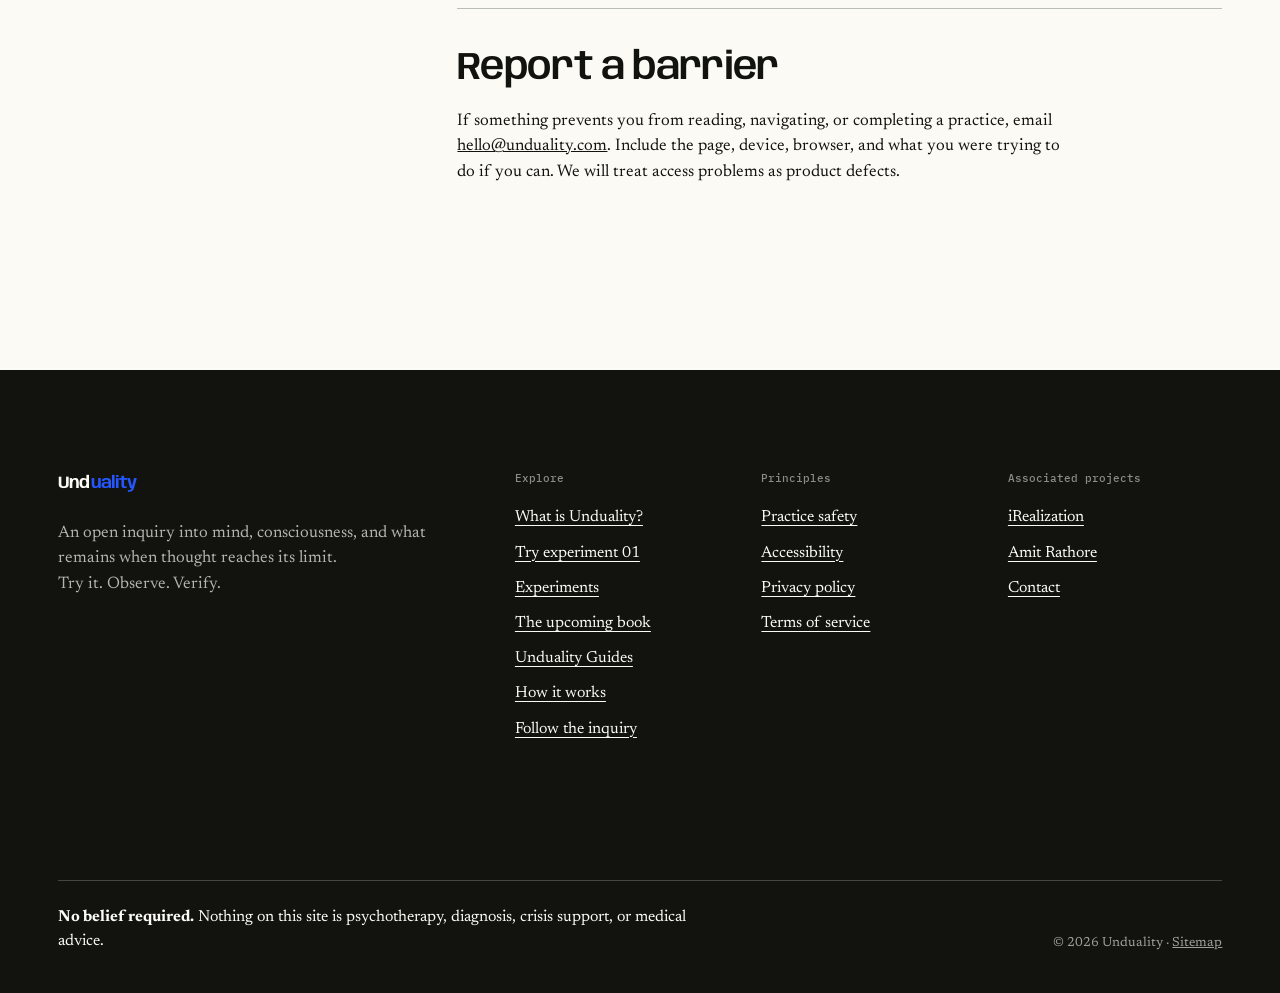
==== commit b3981cf2: "feat: sharpen the inquiry around mind and consciousness" ====
--- a/accessibility/index.html
+++ b/accessibility/index.html
@@ -1,2 +1,2 @@
 <!doctype html><html lang="en"><head><meta charset="utf-8"><meta name="viewport" content="width=device-width,initial-scale=1"><title>Accessibility · Unduality</title><meta name="description" content="The accessibility approach and known limitations of the Unduality open inquiry."><link rel="canonical" href="https://www.unduality.com/accessibility/"><link rel="icon" href="/assets/favicon.svg"><link rel="preconnect" href="https://fonts.googleapis.com"><link rel="preconnect" href="https://fonts.gstatic.com" crossorigin><link href="https://fonts.googleapis.com/css2?family=Anybody:wdth,wght@75..125,400..800&amp;family=IBM+Plex+Mono:wght@400;500&amp;family=Newsreader:opsz,wght@6..72,400;6..72,500&amp;display=swap" rel="stylesheet"><link rel="stylesheet" href="/styles.css"></head><body class="legal-page"><header class="site-header experiment-header"><a class="wordmark" href="/"><span>Und</span><span>uality</span></a><a class="back-link" href="/">Return to Unduality</a><button class="theme-toggle" type="button" data-theme-toggle aria-label="Switch color theme">◐</button></header><main class="legal-shell"><aside class="legal-aside"><p>Last reviewed September 10, 2026</p><nav><a href="#commitment">Commitment</a><a href="#support">What is supported</a><a href="#limits">Known limits</a><a href="#contact">Contact</a></nav></aside><article class="legal-content"><p class="section-code">Principle · Accessibility</p><h1>The inquiry should not depend on one way of sensing.</h1><section id="commitment"><h2>Our commitment</h2><p>Unduality aims to be usable across devices, input methods, vision, hearing, motion sensitivity, and cognitive needs. Accessibility is part of how practices are designed, not a layer added afterward.</p></section><section id="support"><h2>Current support</h2><ul><li>Semantic headings, landmarks, labels, and reading order.</li><li>Keyboard access with visible focus states.</li><li>Touch targets designed to meet a 44-pixel minimum.</li><li>Reduced-motion support through system preferences.</li><li>Light and dark themes without relying on color alone for instructions.</li><li>Text alternatives for meaningful visual elements.</li><li>User-paced practices with no countdown or forced progression.</li></ul></section><section id="limits"><h2>Known limitations</h2><p>The site uses externally loaded fonts, and some typographic compositions may reflow while those files load. The interactive observation field offers keyboard controls and a spoken label, but its spatial experience cannot be reproduced identically without vision.</p><p>Audio and video dialogues are not yet published. Captions, transcripts, and downloadable text should accompany them when added.</p></section><section id="contact"><h2>Report a barrier</h2><p>If something prevents you from reading, navigating, or completing a practice, email <a href="mailto:hello@unduality.com?subject=Accessibility%20feedback">hello@unduality.com</a>. Include the page, device, browser, and what you were trying to do if you can. We will treat access problems as product defects.</p></section></article></main>
-<footer class="site-footer"><div class="footer-intro"><a class="wordmark footer-mark" href="/"><span>Und</span><span>uality</span></a><p>An open inquiry into duality and nondualism through direct experience.<br>Try it. Notice. Verify.</p></div><div class="footer-links"><div><h2>Explore</h2><a href="/#meaning">What is Unduality?</a><a href="/#practice">Try experiment 01</a><a href="/#experiments">Experiments</a><a href="/book/">The upcoming book</a><a href="/guides/">Unduality Guides</a><a href="/#method">How it works</a><a href="/#join">Follow the inquiry</a></div><div><h2>Principles</h2><a href="/safety/">Practice safety</a><a href="/accessibility/">Accessibility</a><a href="/privacy/">Privacy policy</a><a href="/terms/">Terms of service</a></div><div><h2>Associated projects</h2><a href="https://www.irealization.com/">iRealization</a><a href="https://amitrathore.com/">Amit Rathore</a><a href="mailto:hello@unduality.com">Contact</a></div></div><div class="footer-statement"><p><strong>No belief required.</strong> Nothing on this site is psychotherapy, diagnosis, crisis support, or medical advice.</p><p class="copyright">© <span data-year></span> Unduality · <a href="/sitemap.xml">Sitemap</a></p></div></footer><script src="/script.js" defer></script></body></html>
+<footer class="site-footer"><div class="footer-intro"><a class="wordmark footer-mark" href="/"><span>Und</span><span>uality</span></a><p>An open inquiry into mind, consciousness, and what remains when thought reaches its limit.<br>Try it. Observe. Verify.</p></div><div class="footer-links"><div><h2>Explore</h2><a href="/#meaning">What is Unduality?</a><a href="/#practice">Try experiment 01</a><a href="/#experiments">Experiments</a><a href="/book/">The upcoming book</a><a href="/guides/">Unduality Guides</a><a href="/#method">How it works</a><a href="/#join">Follow the inquiry</a></div><div><h2>Principles</h2><a href="/safety/">Practice safety</a><a href="/accessibility/">Accessibility</a><a href="/privacy/">Privacy policy</a><a href="/terms/">Terms of service</a></div><div><h2>Associated projects</h2><a href="https://www.irealization.com/">iRealization</a><a href="https://amitrathore.com/">Amit Rathore</a><a href="mailto:hello@unduality.com">Contact</a></div></div><div class="footer-statement"><p><strong>No belief required.</strong> Nothing on this site is psychotherapy, diagnosis, crisis support, or medical advice.</p><p class="copyright">© <span data-year></span> Unduality · <a href="/sitemap.xml">Sitemap</a></p></div></footer><script src="/script.js" defer></script></body></html>
--- a/styles.css
+++ b/styles.css
@@ -218,11 +218,21 @@
 .safety-note { max-width: var(--max); margin: 1.2rem auto 0; display: grid; grid-template-columns: 1fr 3fr; gap: 1rem; padding: 1rem 0 0; border-top: 3px solid var(--coral); font-size: 1rem; }
 .safety-note strong { font-family: Anybody, sans-serif; }
 .safety-note p { max-width: 46rem; margin: 0; }
-
-.manifesto { min-height: 88svh; display: grid; grid-template-rows: auto 1fr auto; align-items: center; background: var(--yellow); color: #12130f; }
-.manifesto blockquote { max-width: 15ch; margin: clamp(3rem, 7vw, 7rem) auto; font: 580 clamp(3.2rem, 7.8vw, 8.7rem)/.9 Anybody, sans-serif; font-variation-settings: "wdth" 108; letter-spacing: -.065em; }
-.manifesto-small, .manifesto-end { margin: 0; font: 500 .75rem/1.3 "IBM Plex Mono", monospace; }
-.manifesto-end { justify-self: end; font-size: clamp(1rem, 1.7vw, 1.5rem); }
+.experiment-bridge { max-width: 27ch; margin: clamp(3.5rem, 7vw, 7rem) 0 0 auto; padding-left: 1.2rem; border-left: 5px solid var(--blue); font: 590 clamp(1.8rem, 3vw, 3.1rem)/1.05 Anybody, sans-serif; font-variation-settings: "wdth" 108; letter-spacing: -.04em; }
+
+.possibility { background: var(--ink); color: var(--paper); }
+.possibility-question { min-height: 82svh; display: grid; grid-template-columns: minmax(10rem, .35fr) minmax(0, 1.35fr); gap: clamp(2rem, 6vw, 8rem); align-content: center; }
+.possibility-question .section-code { color: var(--yellow); }
+.possibility-question h2 { max-width: 14ch; margin: 0; font: 590 clamp(3.3rem, 7.5vw, 8.2rem)/.88 Anybody, sans-serif; font-variation-settings: "wdth" 108; letter-spacing: -.065em; }
+.possibility-question > p:last-child { grid-column: 2; max-width: 38rem; margin: 1rem 0 0; color: color-mix(in srgb, var(--paper) 72%, transparent); }
+.possibility-fields { display: grid; grid-template-columns: repeat(3, minmax(0, 1fr)); color: #12130f; }
+.possibility-fields article { min-height: 34rem; display: flex; flex-direction: column; justify-content: space-between; gap: 3rem; padding: clamp(1.5rem, 4vw, 4.5rem); border: 1px solid rgba(18,19,15,.3); }
+.possibility-fields article:nth-child(1) { background: var(--lavender); }
+.possibility-fields article:nth-child(2) { background: var(--mint); }
+.possibility-fields article:nth-child(3) { background: var(--yellow); }
+.possibility-fields h3 { max-width: 9ch; margin: 0; font: 620 clamp(2.5rem, 4.6vw, 5.2rem)/.9 Anybody, sans-serif; font-variation-settings: "wdth" 110; letter-spacing: -.055em; }
+.possibility-fields p { max-width: 30ch; margin: 0; font-size: clamp(1.1rem, 1.5vw, 1.4rem); line-height: 1.3; }
+.possibility-end { margin: 0; padding: clamp(3rem, 7vw, 7rem) var(--pad); background: var(--blue); color: #fff; font: 600 clamp(2.5rem, 5.5vw, 6.2rem)/.92 Anybody, sans-serif; font-variation-settings: "wdth" 109; letter-spacing: -.055em; }
 
 .method { background: var(--ice); }
 .lab-loop { max-width: var(--max); margin: auto; list-style: none; padding: 0; display: grid; grid-template-columns: repeat(4, 1fr); }
@@ -251,6 +261,7 @@
 .experiment-arrow { font-size: 1.2rem; }
 
 .two-lenses { background: var(--ice); overflow: hidden; }
+.two-lenses .section-heading h2 { max-width: 13ch; font-size: clamp(2.8rem, 5.4vw, 6rem); }
 .lens-stage { max-width: var(--max); margin: auto; display: grid; grid-template-columns: 1fr 1fr; }
 .lens { min-height: 34rem; padding: clamp(1.6rem, 4vw, 4rem); display: flex; flex-direction: column; justify-content: space-between; color: #12130f; }
 .lens p { max-width: 26ch; margin: auto 0 0; font-size: clamp(1.6rem, 3.1vw, 3.1rem); line-height: 1.07; }
@@ -259,6 +270,7 @@
 .test-this { grid-column: 1 / -1; display: grid; grid-template-columns: minmax(8rem, .4fr) 1fr; gap: 2rem; align-items: center; background: var(--paper); color: var(--ink); border: 2px solid var(--coral); border-top-width: .7rem; padding: 1.35rem clamp(1.4rem, 4vw, 4rem); }
 .test-this strong { font: 600 1rem/1 Anybody, sans-serif; }
 .test-this span { font-size: clamp(1rem, 1.4vw, 1.25rem); }
+.reality-boundary { max-width: 62rem; margin: clamp(3rem, 7vw, 6rem) auto 0; padding-left: 1.4rem; border-left: 5px solid var(--blue); font-size: clamp(1.35rem, 2.2vw, 2rem); line-height: 1.25; }
 
 .not-this { display: grid; grid-template-columns: .8fr 1.2fr; min-height: 80svh; padding-block: 0; background: var(--paper); }
 .boundary-visual { display: grid; place-items: center; background: var(--coral); color: #12130f; overflow: hidden; }
@@ -353,6 +365,7 @@
 .book-subtitle { max-width: 14ch; margin: 0 0 1.5rem; font: 600 clamp(2.2rem, 4vw, 4rem)/.96 Anybody, sans-serif; letter-spacing: -.045em; }
 .book-byline { margin: 0 0 1.5rem; padding: 1rem 0; border-block: 1px solid var(--rule); font-size: clamp(1.05rem, 1.35vw, 1.25rem); line-height: 1.35; }
 .book-byline strong { font-family: Anybody, sans-serif; font-weight: 620; }
+.book-byline span { display: inline-block; margin-top: .55rem; color: var(--muted); font-size: .9rem; }
 .book-deck { max-width: 36rem; font-size: clamp(1.25rem, 1.8vw, 1.65rem); line-height: 1.3; }
 .book-status { display: inline-block; margin-top: 2rem; padding: .65rem .85rem; background: var(--yellow); color: #12130f; font: 500 .72rem/1 "IBM Plex Mono", monospace; }
 .book-authors { background: var(--paper); }
@@ -373,6 +386,8 @@
 .book-premise h2 { max-width: 11ch; margin: 1.5rem 0 0; font: 620 clamp(3.3rem, 7vw, 7.5rem)/.88 Anybody, sans-serif; letter-spacing: -.06em; }
 .book-premise-copy { align-self: end; max-width: 42rem; font-size: clamp(1.2rem, 1.8vw, 1.6rem); }
 .book-premise-copy blockquote { margin: 2.5rem 0 0; padding-left: 1.5rem; border-left: 5px solid var(--blue); font-style: italic; }
+.book-title-explainer { max-width: none; margin: 0; background: var(--yellow); color: #12130f; }
+.book-title-explainer .section-code { color: #12130f; }
 .outline { background: var(--ice); }
 .outline-intro { max-width: var(--max); margin: 0 auto clamp(4rem, 8vw, 7rem); display: grid; grid-template-columns: .65fr 1.35fr; gap: 3rem; }
 .outline-intro h2 { max-width: 10ch; margin: 1rem 0 0; font: 620 clamp(3.5rem, 7vw, 7.5rem)/.87 Anybody, sans-serif; letter-spacing: -.06em; }
@@ -491,8 +506,12 @@
   .practice-content { min-height: 32rem; padding: 1.3rem; }
   .practice-step { font-size:clamp(1.8rem,8.2vw,2.8rem); }
   .safety-note { grid-template-columns: 1fr; }
-  .manifesto { min-height:80svh; }
-  .manifesto blockquote { margin-left:0; font-size:clamp(3rem,14.5vw,5.8rem); }
+  .possibility-question { min-height: auto; display: block; }
+  .possibility-question h2 { margin-top: 2rem; font-size: clamp(3rem, 14vw, 5.8rem); }
+  .possibility-question > p:last-child { margin-top: 2rem; }
+  .possibility-fields { grid-template-columns: 1fr; }
+  .possibility-fields article { min-height: 25rem; }
+  .possibility-end { font-size: clamp(2.7rem, 12.5vw, 4.6rem); }
   .lab-loop { grid-template-columns:1fr; }
   .lab-loop li { min-height:19rem; }
   .lab-loop li + li { border-left:1px solid rgba(18,19,15,.38); border-top:0; }
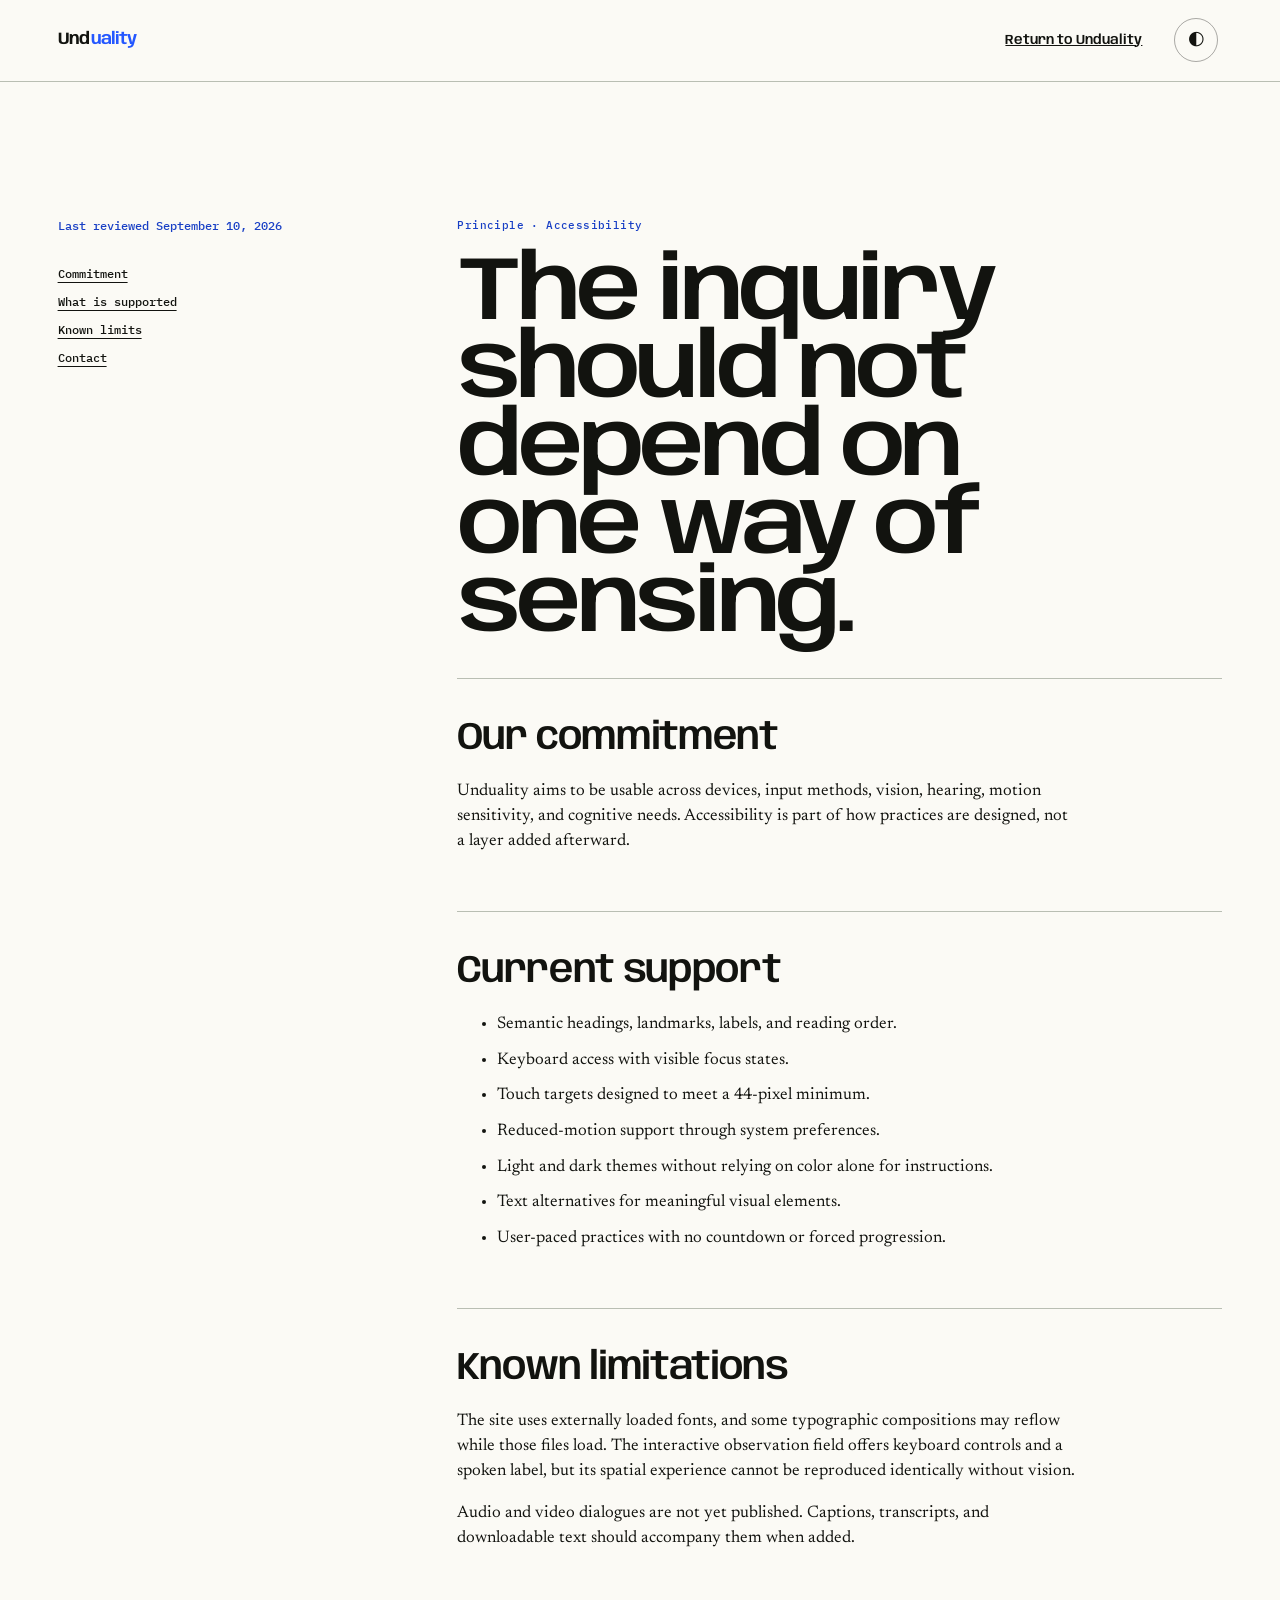
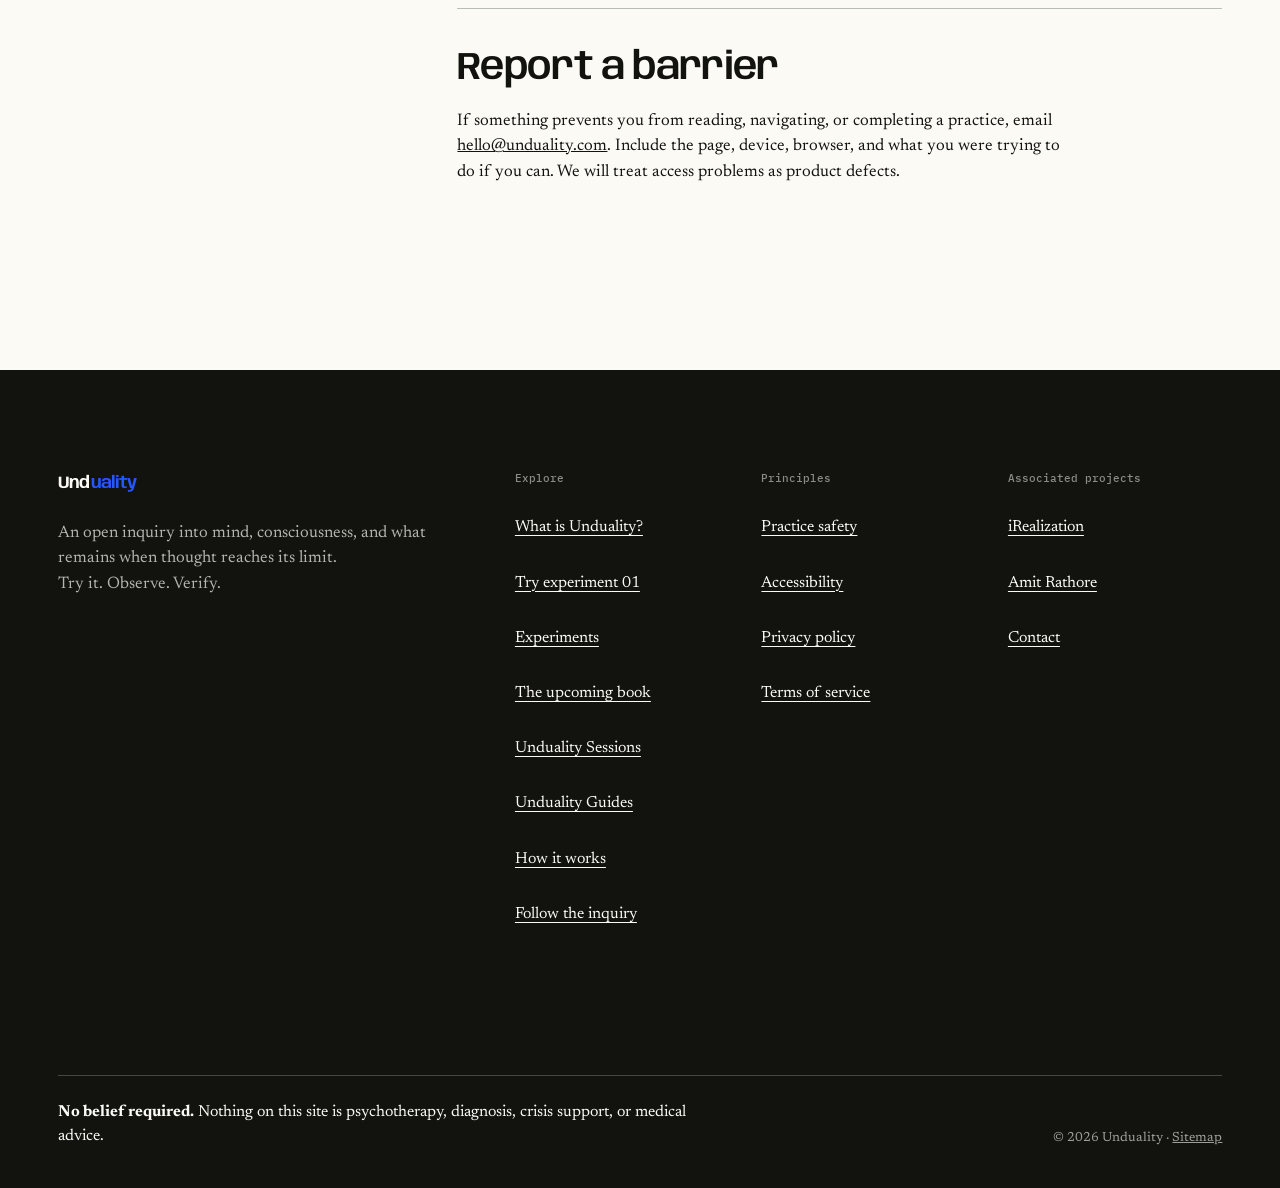
==== commit bcda0b8e: "feat: introduce two levels of Unduality Sessions" ====
--- a/accessibility/index.html
+++ b/accessibility/index.html
@@ -1,2 +1,2 @@
 <!doctype html><html lang="en"><head><meta charset="utf-8"><meta name="viewport" content="width=device-width,initial-scale=1"><title>Accessibility · Unduality</title><meta name="description" content="The accessibility approach and known limitations of the Unduality open inquiry."><link rel="canonical" href="https://www.unduality.com/accessibility/"><link rel="icon" href="/assets/favicon.svg"><link rel="preconnect" href="https://fonts.googleapis.com"><link rel="preconnect" href="https://fonts.gstatic.com" crossorigin><link href="https://fonts.googleapis.com/css2?family=Anybody:wdth,wght@75..125,400..800&amp;family=IBM+Plex+Mono:wght@400;500&amp;family=Newsreader:opsz,wght@6..72,400;6..72,500&amp;display=swap" rel="stylesheet"><link rel="stylesheet" href="/styles.css"></head><body class="legal-page"><header class="site-header experiment-header"><a class="wordmark" href="/"><span>Und</span><span>uality</span></a><a class="back-link" href="/">Return to Unduality</a><button class="theme-toggle" type="button" data-theme-toggle aria-label="Switch color theme">◐</button></header><main class="legal-shell"><aside class="legal-aside"><p>Last reviewed September 10, 2026</p><nav><a href="#commitment">Commitment</a><a href="#support">What is supported</a><a href="#limits">Known limits</a><a href="#contact">Contact</a></nav></aside><article class="legal-content"><p class="section-code">Principle · Accessibility</p><h1>The inquiry should not depend on one way of sensing.</h1><section id="commitment"><h2>Our commitment</h2><p>Unduality aims to be usable across devices, input methods, vision, hearing, motion sensitivity, and cognitive needs. Accessibility is part of how practices are designed, not a layer added afterward.</p></section><section id="support"><h2>Current support</h2><ul><li>Semantic headings, landmarks, labels, and reading order.</li><li>Keyboard access with visible focus states.</li><li>Touch targets designed to meet a 44-pixel minimum.</li><li>Reduced-motion support through system preferences.</li><li>Light and dark themes without relying on color alone for instructions.</li><li>Text alternatives for meaningful visual elements.</li><li>User-paced practices with no countdown or forced progression.</li></ul></section><section id="limits"><h2>Known limitations</h2><p>The site uses externally loaded fonts, and some typographic compositions may reflow while those files load. The interactive observation field offers keyboard controls and a spoken label, but its spatial experience cannot be reproduced identically without vision.</p><p>Audio and video dialogues are not yet published. Captions, transcripts, and downloadable text should accompany them when added.</p></section><section id="contact"><h2>Report a barrier</h2><p>If something prevents you from reading, navigating, or completing a practice, email <a href="mailto:hello@unduality.com?subject=Accessibility%20feedback">hello@unduality.com</a>. Include the page, device, browser, and what you were trying to do if you can. We will treat access problems as product defects.</p></section></article></main>
-<footer class="site-footer"><div class="footer-intro"><a class="wordmark footer-mark" href="/"><span>Und</span><span>uality</span></a><p>An open inquiry into mind, consciousness, and what remains when thought reaches its limit.<br>Try it. Observe. Verify.</p></div><div class="footer-links"><div><h2>Explore</h2><a href="/#meaning">What is Unduality?</a><a href="/#practice">Try experiment 01</a><a href="/#experiments">Experiments</a><a href="/book/">The upcoming book</a><a href="/guides/">Unduality Guides</a><a href="/#method">How it works</a><a href="/#join">Follow the inquiry</a></div><div><h2>Principles</h2><a href="/safety/">Practice safety</a><a href="/accessibility/">Accessibility</a><a href="/privacy/">Privacy policy</a><a href="/terms/">Terms of service</a></div><div><h2>Associated projects</h2><a href="https://www.irealization.com/">iRealization</a><a href="https://amitrathore.com/">Amit Rathore</a><a href="mailto:hello@unduality.com">Contact</a></div></div><div class="footer-statement"><p><strong>No belief required.</strong> Nothing on this site is psychotherapy, diagnosis, crisis support, or medical advice.</p><p class="copyright">© <span data-year></span> Unduality · <a href="/sitemap.xml">Sitemap</a></p></div></footer><script src="/script.js" defer></script></body></html>
+<footer class="site-footer"><div class="footer-intro"><a class="wordmark footer-mark" href="/"><span>Und</span><span>uality</span></a><p>An open inquiry into mind, consciousness, and what remains when thought reaches its limit.<br>Try it. Observe. Verify.</p></div><div class="footer-links"><div><h2>Explore</h2><a href="/#meaning">What is Unduality?</a><a href="/#practice">Try experiment 01</a><a href="/#experiments">Experiments</a><a href="/book/">The upcoming book</a><a href="/sessions/">Unduality Sessions</a><a href="/guides/">Unduality Guides</a><a href="/#method">How it works</a><a href="/#join">Follow the inquiry</a></div><div><h2>Principles</h2><a href="/safety/">Practice safety</a><a href="/accessibility/">Accessibility</a><a href="/privacy/">Privacy policy</a><a href="/terms/">Terms of service</a></div><div><h2>Associated projects</h2><a href="https://www.irealization.com/">iRealization</a><a href="https://amitrathore.com/">Amit Rathore</a><a href="mailto:hello@unduality.com">Contact</a></div></div><div class="footer-statement"><p><strong>No belief required.</strong> Nothing on this site is psychotherapy, diagnosis, crisis support, or medical advice.</p><p class="copyright">© <span data-year></span> Unduality · <a href="/sitemap.xml">Sitemap</a></p></div></footer><script src="/script.js" defer></script></body></html>
--- a/styles.css
+++ b/styles.css
@@ -457,6 +457,43 @@
 .legal-review strong { font:600 1.1rem/1 Anybody,sans-serif; }
 .legal-review p { margin:.7rem 0 0; }
 
+/* Sessions use open fields and ruled rows, with pricing in the reading face. */
+.session-inner { width: 100%; max-width: var(--max); margin-inline: auto; }
+.session-hero, .session-preview { background: var(--ice); }
+.session-hero { min-height: 85svh; }
+.session-hero h1 { max-width: 13ch; margin: 1.5rem 0 3rem; font: 650 clamp(3.8rem, 9vw, 10rem)/.92 Anybody, sans-serif; font-variation-settings: "wdth" 110; letter-spacing: -.055em; }
+.session-intro { max-width: 42rem; margin-left: auto; font-size: clamp(1.3rem, 2vw, 1.8rem); }
+.session-intro p:first-child { margin-top: 0; }
+.session-inner h2 { margin: 1.5rem 0 2.5rem; font: 620 clamp(3.2rem, 7.2vw, 8rem)/.97 Anybody, sans-serif; font-variation-settings: "wdth" 110; letter-spacing: -.055em; }
+.session-inner h3 { margin: 1.5rem 0; font: 620 clamp(1.8rem, 3vw, 3rem)/1.08 Anybody, sans-serif; font-variation-settings: "wdth" 108; letter-spacing: -.035em; }
+.session-level { display: grid; grid-template-columns: minmax(0, 1fr) minmax(0, 1fr); gap: clamp(2rem, 6vw, 6rem); padding-block: 3rem; border-top: 1px solid var(--rule); }
+.session-level:last-child { border-bottom: 1px solid var(--rule); }
+.session-level > div > p:first-child { margin-top: 0; }
+.session-level p, .session-split p, .session-split ul { max-width: 65ch; }
+.session-price { margin: 1.5rem 0 0; font-size: clamp(2.5rem, 4vw, 4rem); line-height: 1.2; }
+.session-price span { display: inline-block; font-size: 1.1rem; }
+.session-split { display: grid; grid-template-columns: minmax(0, 1fr) minmax(0, 1fr); gap: clamp(2rem, 6vw, 6rem); align-items: start; }
+.session-split h2 { font-size: clamp(3.2rem, 5.5vw, 6rem); }
+.session-split > div:last-child { padding-top: 2rem; }
+.session-preparation { background: var(--lavender); color: #12130f; }
+.session-safety { background: var(--coral); color: #12130f; }
+.session-interest { background: var(--mint); color: #12130f; }
+.session-preparation .section-code, .session-safety .section-code, .session-interest .section-code { color: inherit; }
+.session-split li { margin-block: 1rem; }
+.session-inline-link { display: inline-flex; align-items: center; min-height: 44px; text-underline-offset: .25em; }
+.session-safety .session-inline-link:focus-visible, .session-interest .action:focus-visible { outline-color: #12130f; }
+.session-interest-note { font-size: 1rem; margin-top: 1.5rem; }
+.session-preview-intro { max-width: 45rem; font-size: clamp(1.3rem, 2vw, 1.8rem); }
+.session-preview-levels { display: grid; grid-template-columns: minmax(0, 1fr) minmax(0, 1fr); margin-block: 3rem 2rem; border-block: 1px solid var(--rule); }
+.session-preview-levels article { padding-block: 2rem; }
+.session-preview-levels article:first-child { padding-right: 2rem; }
+.session-preview-levels article + article { border-left: 1px solid var(--rule); padding-left: 2rem; }
+.session-preview-note { max-width: 65ch; margin-bottom: 2rem; }
+.session-inner .action { font-family: Anybody, sans-serif; font-size: .85rem; line-height: 1.3; }
+.session-inner .action-dark:hover { background: var(--ink); color: var(--paper); border-color: var(--ink); text-decoration: underline; text-underline-offset: .25em; }
+.site-header nav a, .footer-links a { min-height: 44px; display: inline-flex; align-items: center; }
+.footer-links a { display: flex; }
+
 @media (max-width: 980px) {
   .site-header { grid-template-columns: 1fr auto; gap: 1rem; }
   .site-header nav { display: none; }
@@ -486,6 +523,14 @@
 @media (max-width: 700px) {
   :root { --pad: 1.25rem; }
   .site-header { padding-top: .85rem; }
+  .session-hero { min-height: auto; }
+  .session-hero h1 { font-size: clamp(3rem, 12vw, 5rem); overflow-wrap: normal; }
+  .session-inner h2 { font-size: clamp(2.8rem, 11vw, 4.8rem); }
+  .session-level, .session-split, .session-preview-levels { grid-template-columns: minmax(0, 1fr); }
+  .session-split { gap: 0; }
+  .session-split > div:last-child { padding-top: 0; }
+  .session-preview-levels article:first-child { padding-right: 0; }
+  .session-preview-levels article + article { border-left: 0; border-top: 1px solid var(--rule); padding-left: 0; }
   .hero-copy { width:100vw; max-width:100vw; min-width:0; justify-content:flex-start; padding-top:7.2rem; min-height:100svh; }
   .hero h1 { width: 100%; max-width: 100%; font-size: clamp(2.65rem, 10.7vw, 4.5rem); font-variation-settings: "wdth" 104; overflow-wrap: normal; text-wrap: pretty; animation:none; }
   .lab-status { margin-bottom: 2.2rem; }
